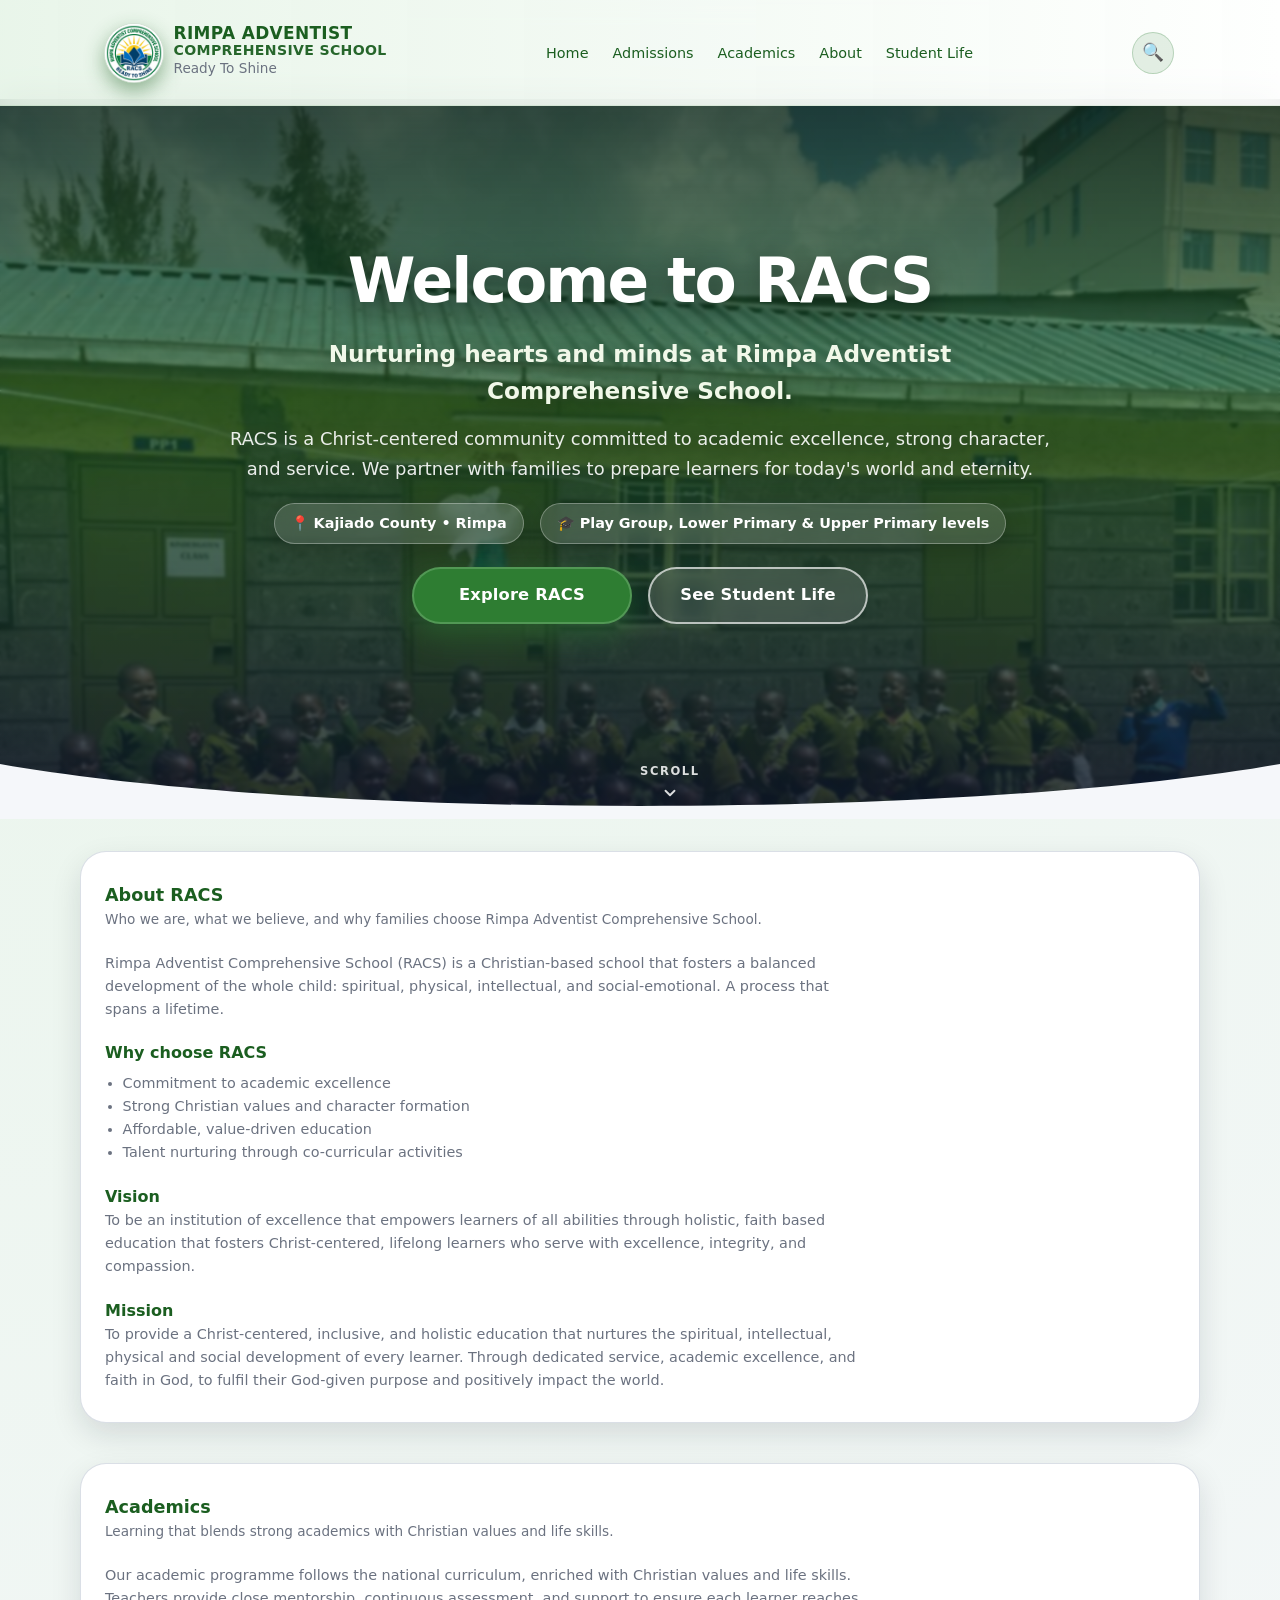
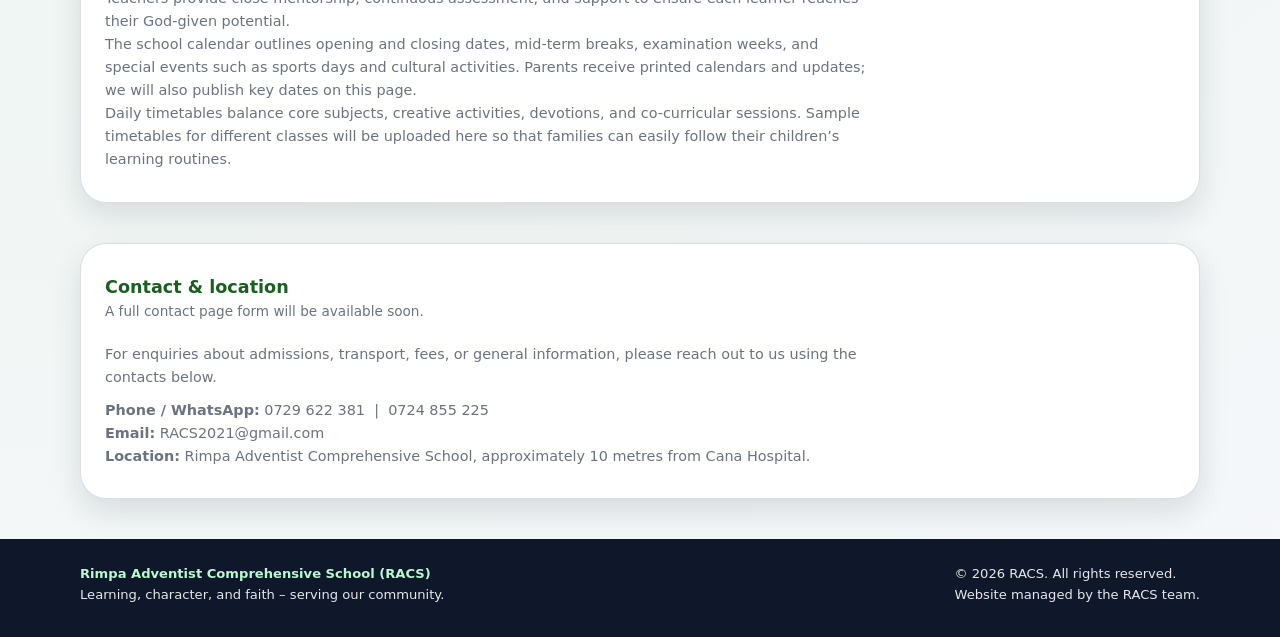
==== index.html @ c495e481 "Update hero section, align site with official RACS posters, and enhance styling" ====
<!DOCTYPE html>
<html lang="en">
<head>
    <meta charset="UTF-8">
    <meta name="viewport" content="width=device-width, initial-scale=1.0">
    <title>Rimpa Adventist Comprehensive School (RACS)</title>
    <link rel="stylesheet" href="style.css">
    <link rel="icon" type="image/png" sizes="32x32" href="images/favicon.png">
    <link rel="icon" type="image/png" sizes="16x16" href="images/favicon.png">
    <link rel="apple-touch-icon" sizes="180x180" href="images/favicon.png">
</head>
<body>
    <div class="page">
        <header>
            <nav class="nav">
                <a href="#top" class="brand">
                    <div class="brand-mark">
                        <img src="images/logo.jpeg" alt="Rimpa Adventist Comprehensive School logo">
                    </div>
                    <div class="brand-text">
                        <span class="brand-title">
                            <span class="brand-title-line-1">Rimpa Adventist</span>
                            <span class="brand-title-line-2">Comprehensive School</span>
                        </span>
                        <span class="brand-subtitle">Ready To Shine</span>
                    </div>
                </a>

                <div class="nav-links">
                    <ul class="ql-main-links">
                        <li class="ql-item">
                            <a href="index.html#top" class="ql-link">Home</a>
                        </li>
                        <li class="ql-item">
                            <a href="admissions.html" class="ql-link has-dropdown">Admissions</a>
                            <div class="ql-dropdown" role="menu" aria-label="Admissions menu">
                                <a href="admissions.html#admission-process">
                                    Admission process
                                </a>
                                <a href="admissions.html#online-application">
                                    Online application
                                </a>
                                <a href="admissions.html#admission-requirements">
                                    Admission & graduation requirements
                                </a>
                                <a href="admissions.html#fee-structure">
                                    Fee structure
                                </a>
                            </div>
                        </li>
                        <li class="ql-item">
                            <a href="#" class="ql-link has-dropdown coming-soon-trigger">Academics</a>
                            <div class="ql-dropdown" role="menu" aria-label="Academics menu">
                                <a href="#" class="coming-soon-trigger">Calendar</a>
                                <a href="#" class="coming-soon-trigger">Timetable</a>
                            </div>
                        </li>
                        <li class="ql-item">
                            <a href="about.html" class="ql-link has-dropdown">About</a>
                            <div class="ql-dropdown" role="menu" aria-label="About menu">
                                <a href="about.html#vision">
                                    Vision
                                </a>
                                <a href="about.html#mission">
                                    Mission
                                </a>
                                <a href="about.html#gallery">
                                    Gallery
                                </a>
                                <a href="index.html#contact">
                                    Contact us
                                </a>
                            </div>
                        </li>
                        <li class="ql-item dropdown-right">
                            <a href="student-life.html" class="ql-link has-dropdown">Student Life</a>
                            <div class="ql-dropdown" role="menu" aria-label="Student life menu">
                                <a href="student-life.html#school-menu">
                                    School menu
                                </a>
                                <a href="student-life.html#transport-fees">
                                    Transport fees
                                </a>
                                <a href="student-life.html#uniforms">
                                    School uniform guide
                                </a>
                                <a href="student-life.html#activities">
                                    Swimming &amp; activities
                                </a>
                            </div>
                        </li>

                    </ul>
                </div>
                <div class="nav-controls">
                    <button type="button" id="nav-search-toggle" class="ql-search-toggle" aria-label="Search">
                        🔍
                    </button>
                    <button class="nav-toggle" id="nav-toggle" type="button" aria-label="Toggle navigation" aria-expanded="false">
                        <span></span>
                        <span></span>
                        <span></span>
                    </button>
                </div>
            </nav>
        </header>
        <div class="nav-overlay" id="nav-overlay"></div>

        <div class="nav-search-panel" id="nav-search-panel" aria-hidden="true">
            <div class="nav-search-inner">
                <div class="nav-search-input">
                    <input id="nav-search-input" type="search" placeholder="Type any keyword to search" aria-label="Search keywords" autocomplete="off">
                </div>
                <button type="button" class="nav-search-close" id="nav-search-close" aria-label="Close search">✕</button>
            </div>
            <div class="nav-search-message" id="nav-search-message" aria-live="polite"></div>
        </div>

        <main id="top">
            <!-- Home Hero -->
            <section class="home-hero" aria-label="Rimpa Adventist Comprehensive School hero">
                <div class="home-hero-bg" aria-hidden="true">
                    <img src="images/gallery/People/Students.jpeg" alt="">
                </div>
                <div class="home-hero-overlay" aria-hidden="true"></div>
                <div class="home-hero-content">
                    <h1 class="home-hero-title home-hero-fade" style="--delay: 0.05s;">Welcome to RACS</h1>
                    <p class="home-hero-subtitle home-hero-fade" style="--delay: 0.15s;">
                        Nurturing hearts and minds at Rimpa Adventist Comprehensive School.
                    </p>
                    <p class="home-hero-body home-hero-fade" style="--delay: 0.28s;">
                        RACS is a Christ-centered community committed to academic excellence, strong character, and service.
                        We partner with families to prepare learners for today's world and eternity.
                    </p>

                    <div class="home-hero-badges home-hero-fade" style="--delay: 0.42s;">
                        <span class="home-hero-pill">📍 Kajiado County • Rimpa</span>
                        <span class="home-hero-pill">🎓 Play Group, Lower Primary &amp; Upper Primary levels</span>
                    </div>

                    <div class="home-hero-actions home-hero-fade" style="--delay: 0.56s;">
                        <a
                            href="#about-racs"
                            class="home-hero-btn home-hero-btn-primary"
                            onclick="document.getElementById('about-racs').scrollIntoView({behavior: 'smooth'}); return false;"
                        >Explore RACS</a>
                        <a href="student-life.html" class="home-hero-btn home-hero-btn-ghost">See Student Life</a>
                    </div>
                </div>

                <!-- Organic wave divider connecting hero to page content -->
                <div class="home-hero-divider" aria-hidden="true">
                    <svg viewBox="0 0 1440 56" preserveAspectRatio="none">
                        <path d="M0,0 C360,56 1080,56 1440,0 L1440,56 L0,56 Z"></path>
                    </svg>
                </div>

                <!-- Scroll cue to lead user down to the content -->
                <a href="#about-racs" class="home-hero-scroll home-hero-fade" style="--delay: 0.7s;" aria-label="Scroll down to explore">
                    <span>Scroll</span>
                    <svg class="home-hero-scroll-chevron" viewBox="0 0 24 24" fill="none" stroke="currentColor" stroke-width="2.5" stroke-linecap="round" stroke-linejoin="round">
                        <polyline points="6 9 12 15 18 9"></polyline>
                    </svg>
                </a>
            </section>

            <section id="about-racs" class="section-shell" aria-labelledby="about-heading">
                <div class="section-header">
                    <div>
                        <h2 id="about-heading" class="section-title">About RACS</h2>
                        <p class="section-subtitle">
                            Who we are, what we believe, and why families choose Rimpa Adventist Comprehensive School.
                        </p>
                    </div>
                </div>
                <div style="font-size: 0.9rem; color: var(--text-muted); max-width: 48rem;">
                    <p>
                        Rimpa Adventist Comprehensive School (RACS) is a Christian-based school that fosters a
                        balanced development of the whole child: spiritual, physical, intellectual,
                        and social-emotional. A process that spans a lifetime. 
                    </p>

                    <h3 style="margin-top: 1.2rem; font-size: 1rem; color: var(--green-dark);">
                        Why choose RACS
                    </h3>
                    <ul style="margin-top: 0.4rem; padding-left: 1.1rem;">
                        <li>Commitment to academic excellence</li>
                        <li>Strong Christian values and character formation</li>
                        <li>Affordable, value-driven education</li>
                        <li>Talent nurturing through co-curricular activities</li>
                    </ul>

                    <h3 style="margin-top: 1.2rem; font-size: 1rem; color: var(--green-dark);">
                        Vision
                    </h3>
                    <p>
                        To be an institution of excellence that empowers learners of all abilities through holistic, 
                        faith based education that fosters Christ-centered, lifelong learners who serve with excellence, 
                        integrity, and compassion. 
                    </p>

                    <h3 style="margin-top: 1.2rem; font-size: 1rem; color: var(--green-dark);">
                        Mission
                    </h3>
                    <p>
                        To provide a Christ-centered, inclusive, and holistic education 
                        that nurtures the spiritual, intellectual, physical and social development of every learner.
                        Through dedicated service, academic excellence, and faith in God, to fulfil their God-given purpose and positively impact the world.
                    </p>
                </div>
            </section>

            <!-- Academics -->
            <section id="academics" class="section-shell" aria-labelledby="academics-heading">
                <div class="section-header">
                    <div>
                        <h2 id="academics-heading" class="section-title">Academics</h2>
                        <p class="section-subtitle">
                            Learning that blends strong academics with Christian values and life skills.
                        </p>
                    </div>
                </div>
                <div style="font-size: 0.9rem; color: var(--text-muted); max-width: 48rem;">
                    <p>
                        Our academic programme follows the national curriculum, enriched with Christian values and
                        life skills. Teachers provide close mentorship, continuous assessment, and support to ensure
                        each learner reaches their God-given potential.
                    </p>
                    <p id="calendar">
                        The school calendar outlines opening and closing dates, mid-term breaks, examination weeks,
                        and special events such as sports days and cultural activities. Parents receive printed
                        calendars and updates; we will also publish key dates on this page.
                    </p>
                    <p id="timetable">
                        Daily timetables balance core subjects, creative activities, devotions, and co-curricular
                        sessions. Sample timetables for different classes will be uploaded here so that families can
                        easily follow their children’s learning routines.
                    </p>
                </div>
            </section>

            <!-- Contact / footer anchor -->
            <section id="contact" class="section-shell" aria-labelledby="contact-heading">
                <div class="section-header">
                    <div>
                        <h2 id="contact-heading" class="section-title">Contact & location</h2>
                        <p class="section-subtitle">
                            A full contact page form will be available soon.
                        </p>
                    </div>
                </div>
                <div style="font-size: 0.9rem; color: var(--text-muted); max-width: 48rem;">
                    <p>
                        For enquiries about admissions, transport, fees, or general information, please reach out
                        to us using the contacts below.
                    </p>
                    <p style="margin-top: 0.6rem;">
                        <strong>Phone / WhatsApp:</strong> 0729 622 381 &nbsp;|&nbsp; 0724 855 225
                    </p>
                    <p>
                        <strong>Email:</strong> RACS2021@gmail.com
                    </p>
                    <p>
                        <strong>Location:</strong> Rimpa Adventist Comprehensive School, approximately 10 metres
                        from Cana Hospital.
                    </p>
                </div>
            </section>
        </main>

        <footer>
            <div class="footer-inner">
                <div class="footer-left">
                    <p><strong>Rimpa Adventist Comprehensive School (RACS)</strong></p>
                    <p>Learning, character, and faith – serving our community.</p>
                </div>
                <div class="footer-right">
                    <p>© <span id="year"></span> RACS. All rights reserved.</p>
                    <p>Website managed by the RACS team.</p>
                </div>
            </div>
        </footer>
        <button type="button" id="back-to-top" class="back-to-top" aria-label="Back to top">↑</button>
    </div>

    
    <!-- Coming Soon Modal -->
    <div class="coming-soon-modal" id="coming-soon-modal" aria-hidden="true">
        <div class="coming-soon-content">
            <button type="button" class="coming-soon-close" id="coming-soon-close" aria-label="Close modal">✕</button>
            <h2 class="coming-soon-title">Coming Soon!</h2>
            <p class="coming-soon-text">This section is currently being prepared. Please check back later.</p>
        </div>
    </div>

    <script src="search.js"></script>
    <script>
        // Simple script to always show the current year in the footer
        document.getElementById('year').textContent = new Date().getFullYear();
    </script>
</body>
</html>
---- style.css ----
:root {
    --green-dark: #1b5e20;
    --green-main: #2e7d32;
    --green-light: #a5d6a7;
    --accent-gold: #fdd835;
    --bg-light: #f5f7fa;
    --text-main: #1f2933;
    --text-muted: #6b7280;
    --card-bg: #ffffff;
    --shadow-soft: 0 12px 30px rgba(15, 23, 42, 0.12);
    --radius-lg: 18px;
}

* {
    box-sizing: border-box;
    margin: 0;
    padding: 0;
}

html, body {
    font-family: system-ui, -apple-system, BlinkMacSystemFont, "Segoe UI", sans-serif;
    background: radial-gradient(circle at top left, #e8f5e9, #f5f7fa);
    color: var(--text-main);
    line-height: 1.6;
    overflow-x: hidden;
}

a {
    color: inherit;
    text-decoration: none;
}

img {
    max-width: 100%;
    height: auto;
    display: block;
}

.page {
    min-height: 100vh;
    display: flex;
    flex-direction: column;
}

.nav-overlay {
    position: fixed;
    inset: 0;
    background: rgba(15, 23, 42, 0.42);
    opacity: 0;
    visibility: hidden;
    transition: opacity 0.22s ease, visibility 0.22s ease;
    z-index: 50;
}

body.nav-open .nav-overlay {
    opacity: 1;
    visibility: visible;
}

body.nav-open {
    overflow: hidden;
}

body.nav-open .page {
    max-height: 100vh;
    overflow: hidden;
}

/* Header / Navigation */
header {
    position: fixed;
    top: 0;
    left: 0;
    right: 0;
    z-index: 10;
    backdrop-filter: blur(14px);
    background: linear-gradient(to right, rgba(232, 245, 233, 0.88), rgba(255, 255, 255, 0.92));
    border-bottom: 1px solid rgba(76, 175, 80, 0.1);
}

/* Scroll offset for anchor links – prevent sticky nav from covering section headings */
html {
    scroll-padding-top: 220px;
}


.nav {
    max-width: 1120px;
    margin: 0 auto;
    min-height: 105px;
    padding: 1.1rem 1.1rem 1.1rem 1.5rem;
    display: flex;
    align-items: center;
    justify-content: space-between;
    gap: 1.5rem;
}

.brand {
    display: flex;
    align-items: center;
    gap: 0.6rem;
}

.brand-mark {
    width: 60px;
    height: 60px;
    border-radius: 999px;
    background: #ffffff;
    display: flex;
    align-items: center;
    justify-content: center;
    overflow: hidden;
    box-shadow: 0 8px 20px rgba(27, 94, 32, 0.45);
    border: 1px solid rgba(27, 94, 32, 0.18);
}

.brand-mark img {
    width: 100%;
    height: 100%;
    object-fit: cover;
    display: block;
}

.brand-text {
    display: flex;
    flex-direction: column;
}

.brand-title {
    font-weight: 700;
    font-size: 1.06rem;
    letter-spacing: 0.02em;
    text-transform: uppercase;
    color: var(--green-dark);
}

.brand-title-line-1 {
    display: block;
    line-height: 1.05;
}

.brand-title-line-2 {
    display: block;
    line-height: 1.05;
    font-size: 0.88rem;
    font-weight: 600;
    opacity: 0.95;
}

.brand-subtitle {
    font-size: 0.85rem;
    color: var(--text-muted);
}

.nav-links {
    display: flex;
    align-items: center;
    gap: 1.5rem;
    font-size: 0.95rem;
    margin-left: auto;
}

.ql-search-toggle {
    width: 42px;
    height: 42px;
    border-radius: 999px;
    border: 1px solid rgba(46, 125, 50, 0.25);
    background: rgba(46, 125, 50, 0.12);
    color: var(--green-dark);
    cursor: pointer;
    display: inline-flex;
    align-items: center;
    justify-content: center;
    font-size: 1.1rem;
    transition: transform 0.12s ease, background 0.12s ease, border-color 0.12s ease;
}

.ql-search-toggle:hover,
.ql-search-toggle:focus-visible {
    transform: translateY(-1px);
    background: rgba(46, 125, 50, 0.18);
    border-color: rgba(46, 125, 50, 0.4);
    outline: none;
}

/* Search panel (drops down under navbar) */
.nav-search-panel {
    position: fixed;
    top: 105px;
    left: 0;
    right: 0;
    z-index: 120;
    background: rgba(255, 255, 255, 0.96);
    border-bottom: 1px solid rgba(148, 163, 184, 0.35);
    overflow: hidden;
    max-height: 0;
    opacity: 0;
    transform: translateY(-8px);
    transition: max-height 0.22s ease, opacity 0.18s ease, transform 0.22s ease;
    pointer-events: none;
}

.nav-search-panel.is-open {
    max-height: 170px;
    opacity: 1;
    transform: translateY(0);
    pointer-events: auto;
}

/* Freeze and block all background interactions when search is open. */
body.search-open {
    overflow: hidden;
}

body.search-open::after {
    content: "";
    position: fixed;
    inset: 0;
    z-index: 119;
    background: rgba(15, 23, 42, 0.42);
    pointer-events: auto;
}

.nav-search-inner {
    max-width: 1120px;
    margin: 0 auto;
    padding: 1rem 1.5rem;
    display: flex;
    align-items: center;
    gap: 0.75rem;
}

.nav-search-close {
    width: 40px;
    height: 40px;
    border-radius: 999px;
    border: 1px solid rgba(148, 163, 184, 0.5);
    background: rgba(15, 23, 42, 0.04);
    color: var(--green-dark);
    cursor: pointer;
    font-size: 1.1rem;
    transition: transform 0.12s ease, background 0.12s ease;
    margin-left: auto;
}

.nav-search-close:hover {
    transform: translateY(-1px);
    background: rgba(15, 23, 42, 0.07);
}

.nav-search-input {
    flex: 1;
}

.nav-search-input input[type="search"] {
    width: 100%;
    padding: 0.65rem 1rem;
    border-radius: 999px;
    border: 1px solid rgba(148, 163, 184, 0.7);
    font-size: 0.95rem;
    outline: none;
}

.nav-search-input input[type="search"]:focus {
    border-color: rgba(56, 142, 60, 0.9);
    box-shadow: 0 0 0 1px rgba(56, 142, 60, 0.3);
}

.nav-search-message {
    max-width: 1120px;
    margin: 0 auto;
    padding: 0 1.5rem 1rem;
    color: var(--text-muted);
    font-size: 0.9rem;
}

.nav-search-results-heading {
    font-weight: 800;
    text-transform: uppercase;
    color: var(--green-dark);
    margin: 0 0 0.7rem;
    text-align: center;
    letter-spacing: 0.02em;
}

.nav-search-results-list {
    display: flex;
    flex-direction: column;
    gap: 0.55rem;
}

.nav-search-result-link {
    font-weight: 800;
    color: var(--green-dark);
    text-decoration: none;
    border-bottom: 2px solid rgba(46, 125, 50, 0.35);
    padding-bottom: 0.1rem;
}

.nav-search-result-link:hover,
.nav-search-result-link:focus-visible {
    color: var(--green-main);
    border-bottom-color: rgba(46, 125, 50, 0.9);
    transform: translateY(-1px);
}

.nav-search-nothing-found {
    font-weight: 900;
    text-transform: uppercase;
    color: var(--green-main);
    text-align: center;
    margin-top: 0.2rem;
    margin-bottom: 0.5rem;
}

.nav-search-nothing-note {
    text-align: center;
    color: var(--text-muted);
    font-size: 0.92rem;
}


.nav-controls {
    display: flex;
    align-items: center;
    gap: 0.8rem;
    margin-left: auto;
    margin-right: 0.5rem;
}

.nav-toggle {
    display: none;
    width: 2.65rem;
    height: 2.65rem;
    border-radius: 999px;
    border: 1px solid rgba(148, 163, 184, 0.7);
    background: rgba(255, 255, 255, 0.9);
    align-items: center;
    justify-content: center;
    flex-direction: column;
    gap: 3px;
    padding: 0;
    cursor: pointer;
}

.nav-toggle span {
    display: block;
    width: 16px;
    height: 2px;
    border-radius: 999px;
    background: var(--green-dark);
    margin: 2px 0;
}

.nav-links a {
    position: relative;
    padding-bottom: 0.15rem;
}

.nav-links a::after {
    content: "";
    position: absolute;
    left: 0;
    bottom: 0;
    width: 0;
    height: 2px;
    border-radius: 999px;
    background: linear-gradient(to right, var(--green-main), var(--accent-gold));
    transition: width 0.25s ease;
}

.nav-links a:hover::after,
.nav-links a:focus-visible::after {
    width: 100%;
}

.ql-dropdown a::after {
    /* Prevent header underline effect inside dropdown items */
    display: none;
}

/* Hero */
main {
    flex: 1;
    padding-top: 6.2rem; /* Offset for fixed header so content starts flush */
}

.btn-secondary {
    padding: 0.7rem 1.2rem;
    border-radius: 999px;
    font-size: 0.9rem;
    font-weight: 500;
    border: 1px solid rgba(148, 163, 184, 0.5);
    background: rgba(255, 255, 255, 0.8);
    display: inline-flex;
    align-items: center;
    gap: 0.4rem;
    cursor: pointer;
    color: var(--text-main);
    backdrop-filter: blur(8px);
    transition: background 0.12s ease, border-color 0.12s ease;
}

.btn-secondary:hover {
    background: #ffffff;
    border-color: rgba(56, 142, 60, 0.5);
}

/* Sections */
.section-shell {
    background: #ffffff;
    border-radius: 26px;
    max-width: 1120px;
    margin: 0 auto 2.5rem;
    padding: 1.8rem 1.5rem 1.9rem;
    box-shadow: var(--shadow-soft);
    border: 1px solid rgba(148, 163, 184, 0.35);
}

.section-header {
    display: flex;
    justify-content: space-between;
    align-items: flex-end;
    gap: 1.5rem;
    margin-bottom: 1.3rem;
}

.section-title {
    font-size: 1.1rem;
    font-weight: 700;
    color: var(--green-dark);
}

.section-subtitle {
    font-size: 0.85rem;
    color: var(--text-muted);
}

.ql-main-links {
    list-style: none;
    display: flex;
    align-items: center;
    gap: 1.2rem;
    padding: 0;
    margin: 0;
    font-size: 0.9rem;
}

.ql-item {
    position: relative;
    font-weight: 500;
    color: var(--green-dark);
    display: inline-block;
    padding: 0.15rem 0.15rem;
}

.ql-item.dropdown-right {
    position: relative;
}

.ql-link {
    display: inline-flex;
    align-items: center;
    gap: 0.25rem;
    padding: 0.25rem 0;
}

.ql-link.has-dropdown::after {
    content: "";
    display: none;
}

.ql-item:hover > .ql-link {
    color: var(--green-main);
}

.ql-dropdown {
    position: absolute;
    top: 100%;
    left: 0;
    min-width: 220px;
    padding: 0.55rem 0.6rem;
    border-radius: 16px;
    background: #ffffff;
    border: 1px solid rgba(148, 163, 184, 0.6);
    box-shadow: 0 16px 40px rgba(15, 23, 42, 0.18);
    opacity: 0;
    transform: translateY(4px);
    pointer-events: none;
    transition: opacity 0.15s ease, transform 0.15s ease;
    z-index: 100;
}

.ql-item.dropdown-right .ql-dropdown {
    left: auto;
    right: 0;
    transform-origin: top right;
}

.ql-item:hover .ql-dropdown {
    opacity: 1;
    transform: translateY(0);
    pointer-events: auto;
}

.ql-dropdown a {
    display: block;
    padding: 0.35rem 0.4rem;
    border-radius: 10px;
    font-size: 0.83rem;
    color: var(--text-main);
}

.ql-dropdown a span {
    display: block;
    font-size: 0.75rem;
    color: var(--text-muted);
}

.ql-dropdown a:hover {
    background: #e8f5e9;
    color: var(--green-dark);
}

/* Home Hero */
.home-hero {
    position: relative;
    width: 100%;
    min-height: clamp(560px, 80vh, 720px);
    overflow: hidden;
    margin: 0 0 2rem;
    padding: 3.5rem 1.25rem 5.5rem;
    display: flex;
    align-items: center;
    justify-content: center;
    box-sizing: border-box;
}

.home-hero-bg {
    position: absolute;
    inset: 0;
    z-index: 0;
}

.home-hero-bg img {
    width: 100%;
    height: 100%;
    object-fit: cover;
    object-position: center 30%;
    display: block;
    transform: scale(1.02);
    transition: transform 6s ease-out;
}

.home-hero:hover .home-hero-bg img {
    transform: scale(1.05);
}

.home-hero-overlay {
    position: absolute;
    inset: 0;
    z-index: 1;
    background: linear-gradient(
        180deg,
        rgba(10, 36, 18, 0.78) 0%,
        rgba(27, 94, 32, 0.6) 42%,
        rgba(15, 23, 42, 0.85) 100%
    );
    backdrop-filter: blur(1.5px);
}

.home-hero-content {
    position: relative;
    z-index: 2;
    max-width: 960px;
    margin: 0 auto;
    display: flex;
    flex-direction: column;
    align-items: center;
    text-align: center;
    padding: 0 1.25rem;
    color: #ffffff;
    transform: translateY(-8px);
}

.home-hero-fade {
    opacity: 0;
    animation: homeHeroStaggerFadeIn 0.85s ease forwards;
    animation-delay: var(--delay, 0s);
}

.home-hero-title {
    margin: 0;
    font-size: clamp(2.35rem, 4.8vw, 3.85rem);
    font-weight: 900;
    letter-spacing: -0.03em;
    color: #ffffff;
    text-shadow: 0 8px 30px rgba(0, 0, 0, 0.5);
    line-height: 1.15;
}

.home-hero-subtitle {
    margin: 1.1rem 0 0;
    font-size: clamp(1.1rem, 2vw, 1.45rem);
    font-weight: 600;
    color: #f1f8e9;
    text-shadow: 0 6px 20px rgba(0, 0, 0, 0.4);
    max-width: 780px;
}

/* Body text under subheading */
.home-hero-body {
    margin-top: 0.95rem;
    max-width: 820px;
    font-size: clamp(1rem, 1.4vw, 1.15rem);
    line-height: 1.65;
    color: rgba(255, 255, 255, 0.9);
    text-shadow: 0 4px 16px rgba(0, 0, 0, 0.35);
}

.home-hero-badges {
    margin-top: 1.25rem;
    display: flex;
    justify-content: center;
    align-items: center;
    gap: 1rem;
    flex-wrap: wrap;
}

.home-hero-pill {
    display: inline-flex;
    align-items: center;
    justify-content: center;
    gap: 0.4rem;
    padding: 0.5rem 1rem;
    border-radius: 999px;
    font-size: 0.9rem;
    font-weight: 550;
    background: rgba(255, 255, 255, 0.14);
    border: 1px solid rgba(255, 255, 255, 0.3);
    color: #ffffff;
    backdrop-filter: blur(10px);
    -webkit-backdrop-filter: blur(10px);
    box-shadow: 0 8px 24px rgba(0, 0, 0, 0.18);
    transition: transform 0.2s ease, background 0.2s ease;
}

.home-hero-pill:hover {
    transform: translateY(-2px);
    background: rgba(255, 255, 255, 0.22);
}

.home-hero-actions {
    margin-top: 1.4rem;
    display: flex;
    align-items: center;
    justify-content: center;
    gap: 1rem;
    flex-wrap: wrap;
}

.home-hero-btn {
    width: 220px;
    box-sizing: border-box;
    padding: 0.85rem 1.4rem;
    border-radius: 999px;
    font-size: 1.02rem;
    font-weight: 700;
    border: 2px solid transparent;
    display: inline-flex;
    align-items: center;
    justify-content: center;
    letter-spacing: 0.01em;
    cursor: pointer;
    transition: all 0.22s ease-in-out;
}

.home-hero-btn-primary {
    background: var(--green-main);
    color: #ffffff;
    box-shadow: 0 12px 30px rgba(46, 125, 50, 0.45);
    border-color: rgba(165, 214, 167, 0.3);
}

.home-hero-btn-primary:hover {
    background: var(--green-dark);
    transform: translateY(-3px);
    box-shadow: 0 16px 36px rgba(27, 94, 32, 0.55);
}

.home-hero-btn-ghost {
    background: rgba(255, 255, 255, 0.12);
    color: #ffffff;
    border-color: rgba(255, 255, 255, 0.65);
    backdrop-filter: blur(8px);
}

.home-hero-btn-ghost:hover {
    background: rgba(255, 255, 255, 0.95);
    color: var(--green-dark);
    border-color: #ffffff;
    transform: translateY(-3px);
    box-shadow: 0 14px 32px rgba(0, 0, 0, 0.25);
}

/* Organic bottom divider linking hero to page content */
.home-hero-divider {
    position: absolute;
    bottom: -1px;
    left: 0;
    right: 0;
    width: 100%;
    height: 56px;
    z-index: 3;
    pointer-events: none;
    line-height: 0;
}

.home-hero-divider svg {
    width: 100%;
    height: 100%;
    display: block;
    fill: #f5f7fa;
}

/* Floating scroll indicator to lead user down */
.home-hero-scroll {
    position: absolute;
    bottom: 1.1rem;
    left: 50%;
    transform: translateX(-50%);
    z-index: 4;
    color: rgba(255, 255, 255, 0.85);
    display: flex;
    flex-direction: column;
    align-items: center;
    gap: 0.2rem;
    font-size: 0.72rem;
    text-transform: uppercase;
    letter-spacing: 0.14em;
    font-weight: 600;
    text-decoration: none;
    transition: color 0.2s ease, transform 0.2s ease;
}

.home-hero-scroll:hover {
    color: #ffffff;
    transform: translateX(-50%) translateY(2px);
}

.home-hero-scroll-chevron {
    width: 18px;
    height: 18px;
    animation: heroScrollBounce 2.2s infinite ease-in-out;
}

@keyframes heroScrollBounce {
    0%, 20%, 50%, 80%, 100% {
        transform: translateY(0);
    }
    40% {
        transform: translateY(6px);
    }
    60% {
        transform: translateY(3px);
    }
}

@keyframes homeHeroStaggerFadeIn {
    from {
        opacity: 0;
        transform: translateY(14px);
    }
    to {
        opacity: 1;
        transform: translateY(0);
    }
}


/* Gallery (About page) */
.gallery-content {
    max-width: 52rem;
    margin: 0 auto;
}

/* Scroll reveal animations + page transitions (enabled by JS) */
.js-enabled .reveal-item {
    opacity: 0;
    transform: translateY(14px);
    transition: opacity 0.7s ease-out, transform 0.7s ease-out;
    transition-delay: var(--reveal-delay, 0ms);
    will-change: opacity, transform;
}

.js-enabled .reveal-item.is-revealed {
    opacity: 1;
    transform: translateY(0);
}

.js-enabled .page {
    opacity: 1;
    transition: opacity 0.35s ease-out;
}

.js-enabled .page.page-transition-in {
    opacity: 0;
}

.js-enabled .page.page-transition-out {
    opacity: 0;
}

@media (prefers-reduced-motion: reduce) {
    .js-enabled .reveal-item {
        transition: none;
        opacity: 1;
        transform: none;
    }

    .js-enabled .page {
        transition: none;
    }
}

.gallery-section-actions {
    margin-top: 0.9rem;
    display: flex;
    justify-content: center;
}

.gallery-category-title {
    font-size: 1rem;
    color: var(--green-dark);
    margin-top: 1.5rem;
    margin-bottom: 0.6rem;
    text-align: center;
    width: 100%;
    display: block;
}

.gallery-section:first-child .gallery-category-title {
    margin-top: 0;
}

.gallery-grid {
    display: grid;
    grid-template-columns: repeat(2, minmax(0, 1fr));
    gap: 0.75rem;
    justify-content: center;
    max-width: 720px;
    margin: 0 auto;
}

.gallery-grid--single {
    grid-template-columns: 1fr;
    max-width: 520px;
}

.gallery-item {
    border-radius: 12px;
    overflow: hidden;
    background: #e8f5e9;
    position: relative;
    height: 300px;
    cursor: pointer;
}

.gallery-item img {
    width: 100%;
    height: 100%;
    object-fit: cover;
    display: block;
    transition: transform 0.25s ease;
    position: relative;
    z-index: 0;
}

.gallery-item:hover img {
    transform: scale(1.03);
}

.gallery-item::after {
    content: '';
    position: absolute;
    inset: 0;
    background: rgba(15, 23, 42, 0.35);
    opacity: 0;
    transition: opacity 0.2s ease;
    z-index: 1;
    pointer-events: none;
}

.gallery-item::before {
    content: '';
    position: absolute;
    inset: 0;
    background-repeat: no-repeat;
    background-position: center;
    background-size: 46px 46px;
    opacity: 0;
    transform: scale(0.98);
    transition: opacity 0.2s ease, transform 0.2s ease;
    z-index: 1;
    pointer-events: none;
    background-image: url("data:image/svg+xml,%3Csvg%20xmlns%3D%27http%3A//www.w3.org/2000/svg%27%20viewBox%3D%270%200%2024%2024%27%3E%3Cpath%20fill%3D%27none%27%20stroke%3D%27%23ffffff%27%20stroke-width%3D%272%27%20d%3D%27M1.5%2012s4.5-8%2010.5-8%2010.5%208%2010.5%208-4.5%208-10.5%208S1.5%2012%201.5%2012z%27/%3E%3Ccircle%20cx%3D%2712%27%20cy%3D%2712%27%20r%3D%273%27%20fill%3D%27none%27%20stroke%3D%27%23ffffff%27%20stroke-width%3D%272%27/%3E%3C/svg%3E");
}

.gallery-item:hover::after,
.gallery-item:hover::before {
    opacity: 1;
    transform: scale(1);
}

.gallery-label {
    position: absolute;
    left: 0;
    right: 0;
    bottom: 0;
    padding: 0.4rem 0.6rem;
    background: linear-gradient(transparent, rgba(15, 23, 42, 0.88));
    color: #e5e7eb;
    font-size: 0.75rem;
    z-index: 2;
}

/* Load-more + reveal animations */
.gallery-item--hidden {
    display: none;
}

.gallery-item--revealed {
    animation: galleryFadeIn 0.35s ease both;
}

@keyframes galleryFadeIn {
    from {
        opacity: 0;
    }
    to {
        opacity: 1;
    }
}

/* Full-screen Lightbox */
.gallery-lightbox {
    position: fixed;
    inset: 0;
    background: rgba(0, 0, 0, 0.82);
    display: none;
    align-items: center;
    justify-content: center;
    padding: 1.2rem;
    z-index: 2000;
}

.gallery-lightbox.is-open {
    display: flex;
}

.gallery-lightbox-inner {
    position: relative;
    width: 100%;
    height: 100%;
    display: flex;
    align-items: center;
    justify-content: center;
}

#lightbox-image {
    max-width: 100%;
    max-height: 82vh;
    object-fit: contain;
    border-radius: 12px;
    box-shadow: 0 25px 75px rgba(0, 0, 0, 0.6);
}

.lightbox-counter {
    position: absolute;
    top: 1.1rem;
    left: 1.1rem;
    color: #e5e7eb;
    font-size: 0.95rem;
    background: rgba(15, 23, 42, 0.6);
    padding: 0.35rem 0.6rem;
    border-radius: 999px;
}

.lightbox-close {
    position: absolute;
    top: 1rem;
    right: 1rem;
    width: 44px;
    height: 44px;
    border-radius: 999px;
    border: 1px solid rgba(148, 163, 184, 0.35);
    background: rgba(255, 255, 255, 0.08);
    color: #e5e7eb;
    font-size: 1.15rem;
    cursor: pointer;
    transition: transform 0.12s ease, background 0.12s ease;
}

.lightbox-close:hover {
    transform: scale(1.03);
    background: rgba(255, 255, 255, 0.14);
}

.lightbox-nav {
    position: absolute;
    top: 50%;
    transform: translateY(-50%);
    width: 46px;
    height: 46px;
    border-radius: 999px;
    border: 1px solid rgba(148, 163, 184, 0.35);
    background: rgba(255, 255, 255, 0.08);
    color: #e5e7eb;
    font-size: 1.5rem;
    cursor: pointer;
    transition: transform 0.12s ease, background 0.12s ease;
}

.lightbox-nav:hover {
    transform: translateY(-50%) scale(1.03);
    background: rgba(255, 255, 255, 0.14);
}

.lightbox-prev {
    left: 0.8rem;
}

.lightbox-next {
    right: 0.8rem;
}

/* Footer */
footer {
    padding: 1.5rem 1.5rem 2rem;
    background: #0f172a;
    color: #e5e7eb;
    margin-top: auto;
}

.footer-inner {
    max-width: 1120px;
    margin: 0 auto;
    display: flex;
    flex-wrap: wrap;
    justify-content: space-between;
    gap: 1rem;
    font-size: 0.82rem;
}

.footer-left strong {
    color: #bbf7d0;
}

.footer-right a {
    color: #a5d6a7;
}


/* Back to top button */
.back-to-top {
    position: fixed;
    bottom: 1.5rem;
    right: 1.5rem;
    width: 2.75rem;
    height: 2.75rem;
    border-radius: 999px;
    background: linear-gradient(135deg, var(--green-main), var(--green-dark));
    color: #fff;
    border: none;
    cursor: pointer;
    display: flex;
    align-items: center;
    justify-content: center;
    font-size: 1.1rem;
    box-shadow: 0 8px 24px rgba(27, 94, 32, 0.4);
    z-index: 9;
    opacity: 0;
    visibility: hidden;
    transform: translateY(8px);
    transition: opacity 0.2s ease, visibility 0.2s ease, transform 0.2s ease;
}

.back-to-top.visible {
    opacity: 1;
    visibility: visible;
    transform: translateY(0);
}

.back-to-top:hover {
    transform: translateY(-2px);
    box-shadow: 0 12px 28px rgba(27, 94, 32, 0.5);
}

/* Coming Soon Modal */
.coming-soon-modal {
    position: fixed;
    inset: 0;
    z-index: 9999;
    display: flex;
    align-items: center;
    justify-content: center;
    background: rgba(15, 23, 42, 0.42);
    /* opacity and hidden to start */
    opacity: 0;
    visibility: hidden;
    transition: opacity 0.25s ease, visibility 0.25s ease;
}

.coming-soon-modal.is-open {
    opacity: 1;
    visibility: visible;
}

.coming-soon-content {
    position: relative;
    background: #ffffff;
    padding: 2.5rem;
    border-radius: 18px;
    max-width: 400px;
    width: 90%;
    text-align: center;
    box-shadow: 0 20px 40px rgba(27, 94, 32, 0.15);
    border: 1px solid rgba(46, 125, 50, 0.2);
    transform: translateY(15px);
    transition: transform 0.25s cubic-bezier(0.175, 0.885, 0.32, 1.275);
}

.coming-soon-modal.is-open .coming-soon-content {
    transform: translateY(0);
}

.coming-soon-close {
    position: absolute;
    top: 15px;
    right: 15px;
    background: rgba(46, 125, 50, 0.1);
    color: var(--green-dark);
    border: none;
    border-radius: 50%;
    width: 32px;
    height: 32px;
    cursor: pointer;
    display: flex;
    align-items: center;
    justify-content: center;
    font-size: 1.1rem;
    transition: background 0.2s;
}

.coming-soon-close:hover {
    background: rgba(46, 125, 50, 0.2);
}

.coming-soon-title {
    color: var(--green-dark);
    font-size: 1.5rem;
    margin-bottom: 0.5rem;
    font-weight: 700;
}

.coming-soon-text {
    color: var(--text-muted);
    font-size: 0.95rem;
    line-height: 1.5;
}

/* Smooth anchor target scrolling */
section[id], div[id] {
    scroll-margin-top: 120px;
}

/* Data Table Component */
.data-table-container {
    overflow-x: auto;
    margin: 1rem 0;
    border-radius: 12px;
    border: 1px solid #e0e7ff;
    box-shadow: 0 4px 16px rgba(0, 0, 0, 0.04);
}

.data-table {
    width: 100%;
    border-collapse: collapse;
    font-size: 0.88rem;
    text-align: left;
}

.data-table th {
    background-color: #1b5e20;
    color: #ffffff;
    padding: 0.65rem 0.85rem;
    font-weight: 650;
    letter-spacing: 0.02em;
    border-bottom: 2px solid #144818;
}

.data-table td {
    padding: 0.55rem 0.85rem;
    border-bottom: 1px solid #e5e7eb;
    color: var(--text-main);
}

.data-table tr:nth-child(even) td {
    background-color: #f9fafb;
}

.data-table tr:hover td {
    background-color: #f0fdf4;
}

/* Transport Table charges column highlighted in gold like the poster */
.data-table td.cell-gold {
    background-color: #fef08a !important;
    color: #854d0e !important;
    font-weight: 700;
    font-size: 0.95rem;
}

/* Mode of payment badge pills */
.payment-methods-wrap {
    display: flex;
    align-items: center;
    gap: 0.85rem;
    margin-top: 0.65rem;
    flex-wrap: wrap;
}

.payment-pill {
    display: inline-flex;
    align-items: center;
    gap: 0.4rem;
    padding: 0.45rem 1.1rem;
    border-radius: 999px;
    font-weight: 700;
    font-size: 0.85rem;
    color: #ffffff;
    box-shadow: 0 4px 12px rgba(0, 0, 0, 0.12);
}

.payment-pill-blue {
    background: #0d47a1;
}

.payment-pill-teal {
    background: #00695c;
}

/* Extra-curricular Activities cards */
.activities-grid {
    display: grid;
    grid-template-columns: repeat(auto-fit, minmax(280px, 1fr));
    gap: 1rem;
    margin-top: 1rem;
}

.activity-card {
    padding: 1.1rem 1.25rem;
    border-radius: 14px;
    border: 1px solid #e2e8f0;
    background: #ffffff;
    box-shadow: 0 4px 14px rgba(0, 0, 0, 0.04);
}

.activity-card-french {
    background: linear-gradient(135deg, #fffbeb, #fef9c3);
    border: 1px solid #fde047;
    position: relative;
    overflow: hidden;
}

.activity-card-french .activity-title {
    color: #854d0e;
    font-weight: 750;
    font-size: 1.05rem;
    display: flex;
    align-items: center;
    gap: 0.5rem;
}

.activity-card-swimming {
    background: linear-gradient(135deg, #f0fdf4, #e8f5e9);
    border: 1px solid #bbf7d0;
}

.activity-card-swimming .activity-title {
    color: var(--green-dark);
    font-weight: 750;
    font-size: 1.05rem;
    display: flex;
    align-items: center;
    gap: 0.5rem;
}

.activity-fee-tag {
    display: inline-block;
    font-weight: 700;
    font-size: 0.92rem;
    padding: 0.25rem 0.65rem;
    border-radius: 6px;
    margin-top: 0.4rem;
}

.activity-fee-tag-gold {
    background: #facc15;
    color: #713f12;
}

.activity-fee-tag-green {
    background: #dcfce7;
    color: #14532d;
}
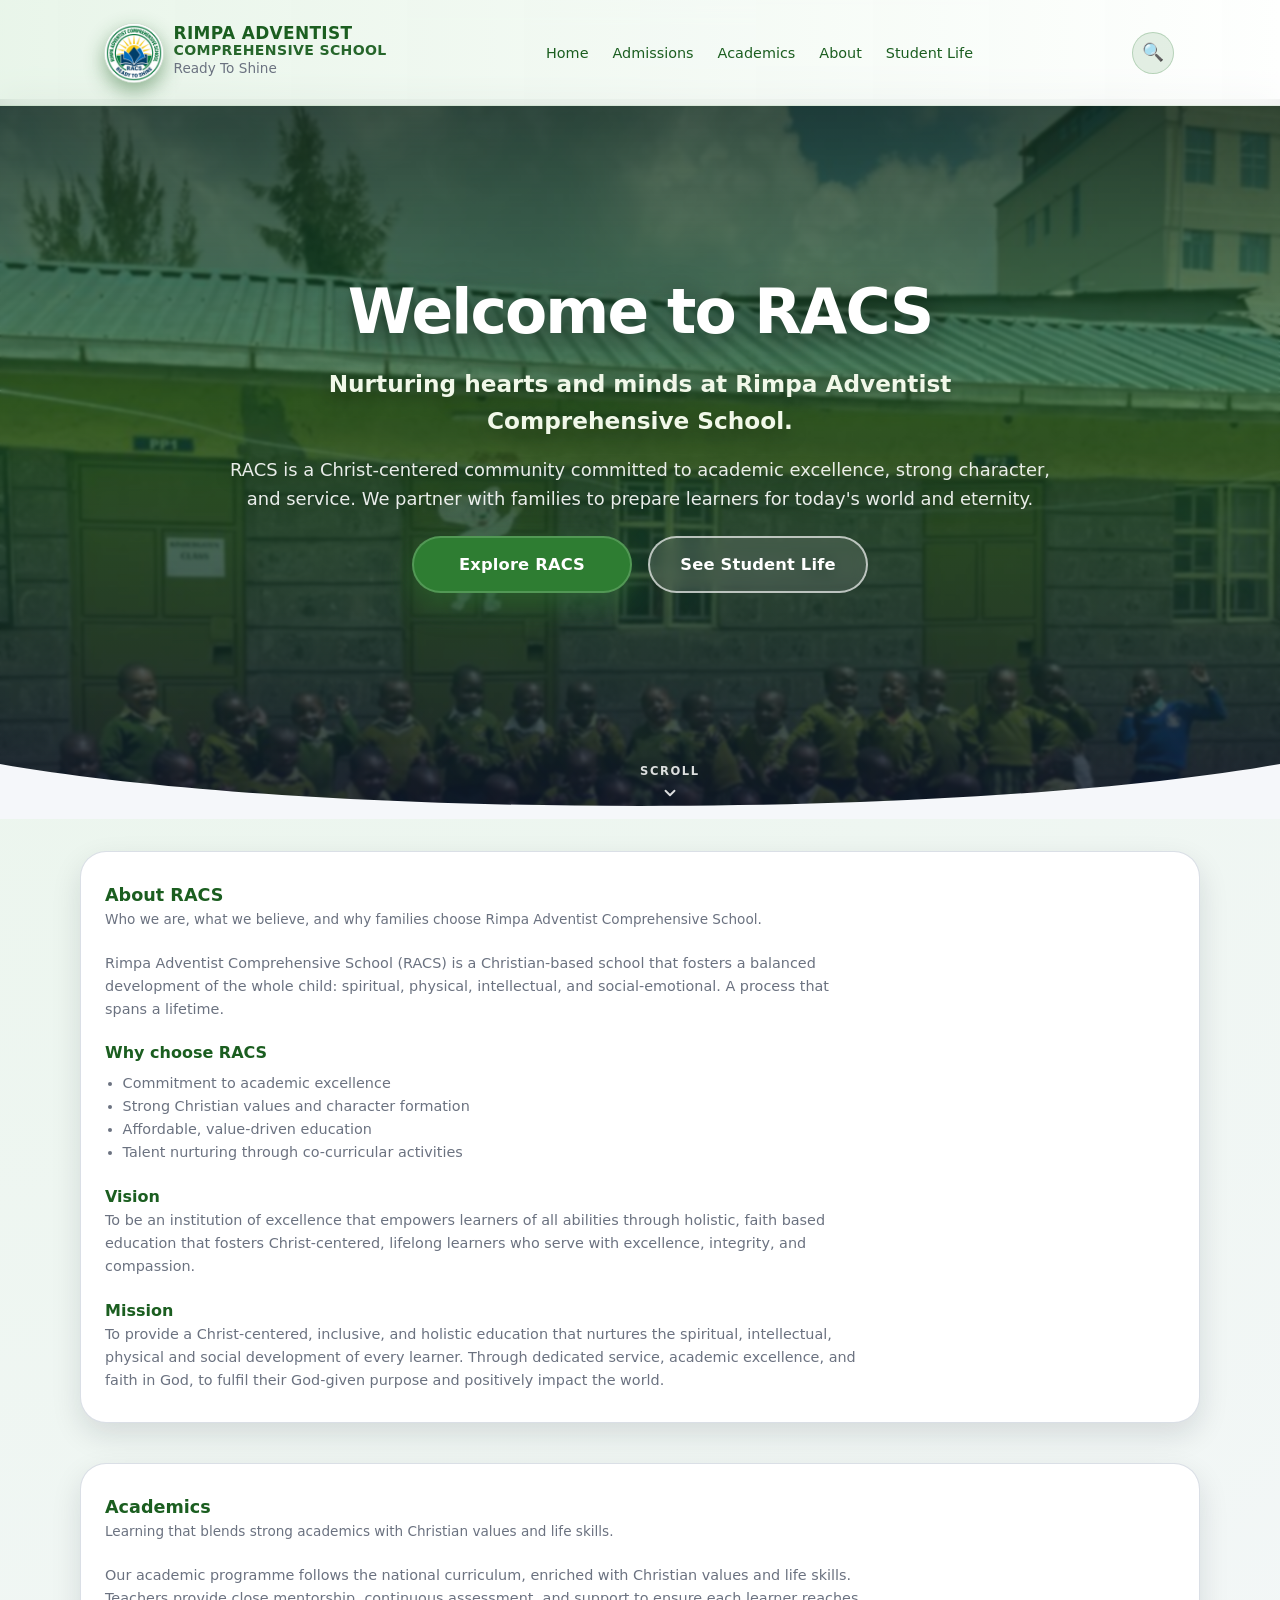
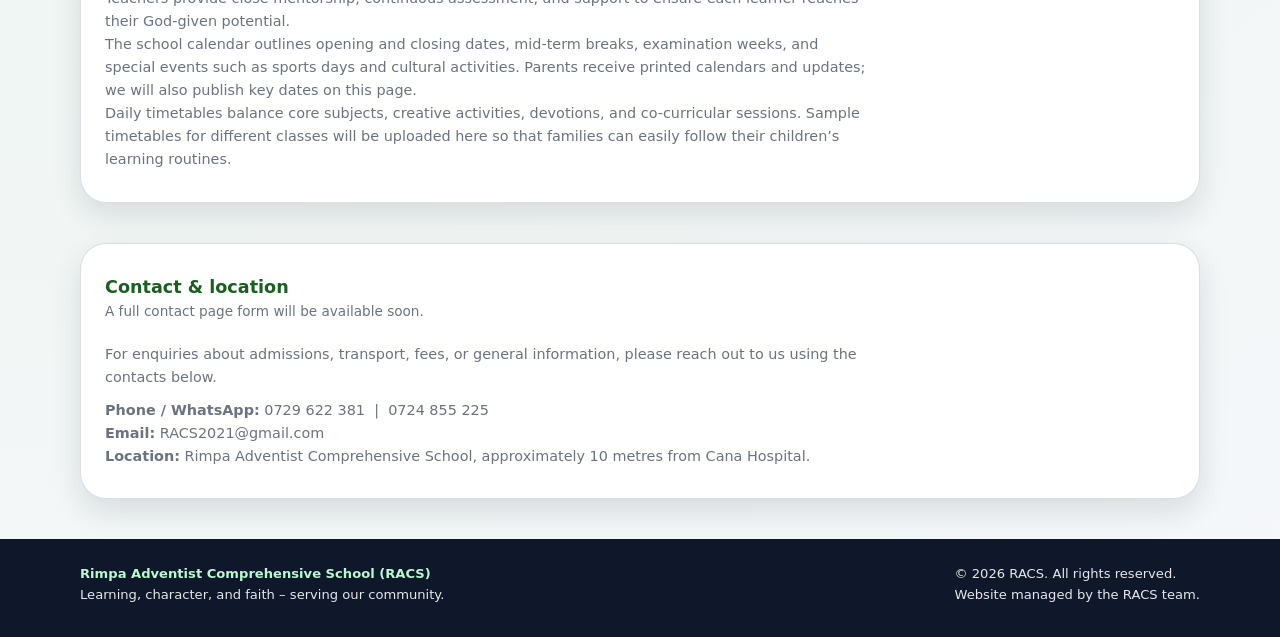
==== commit 3e7d204d: "Remove location and grade badges from hero section" ====
--- a/index.html
+++ b/index.html
@@ -133,12 +133,7 @@
                         We partner with families to prepare learners for today's world and eternity.
                     </p>
 
-                    <div class="home-hero-badges home-hero-fade" style="--delay: 0.42s;">
-                        <span class="home-hero-pill">📍 Kajiado County • Rimpa</span>
-                        <span class="home-hero-pill">🎓 Play Group, Lower Primary &amp; Upper Primary levels</span>
-                    </div>
-
-                    <div class="home-hero-actions home-hero-fade" style="--delay: 0.56s;">
+                    <div class="home-hero-actions home-hero-fade" style="--delay: 0.42s;">
                         <a
                             href="#about-racs"
                             class="home-hero-btn home-hero-btn-primary"
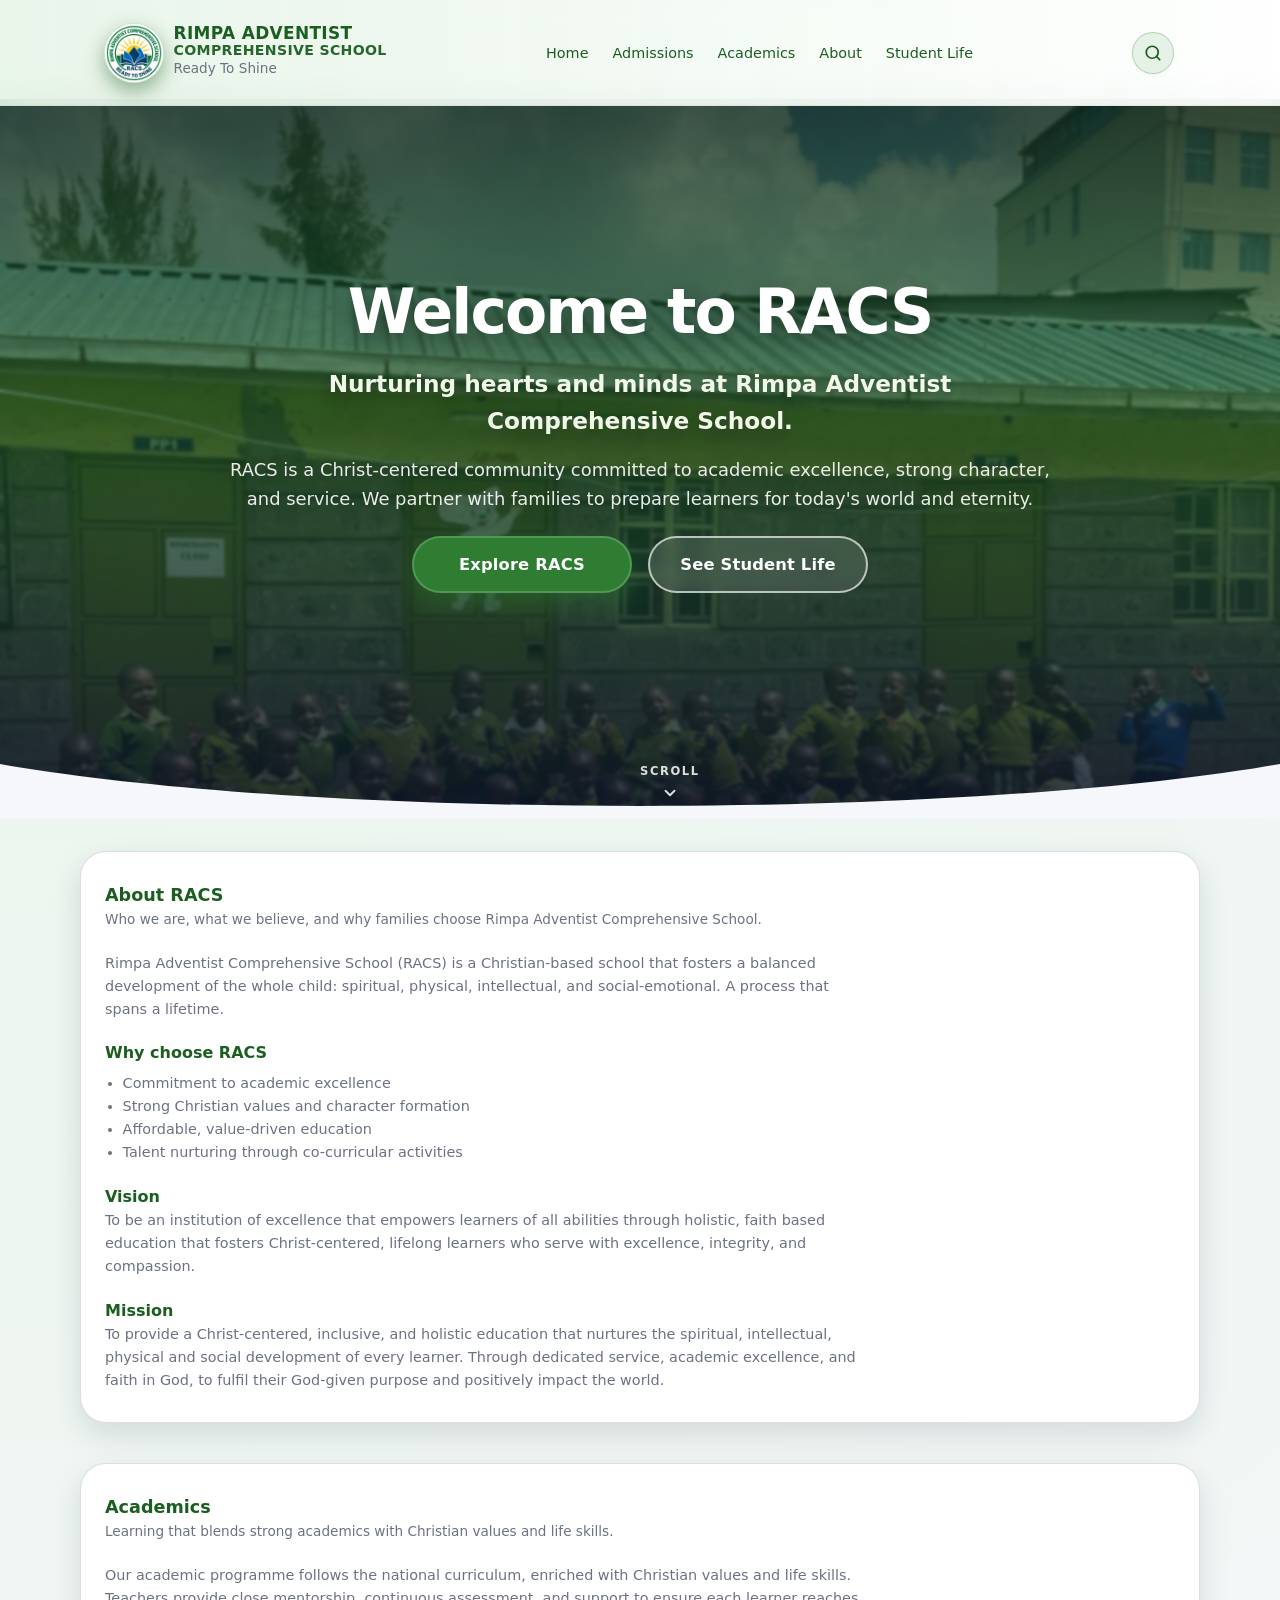
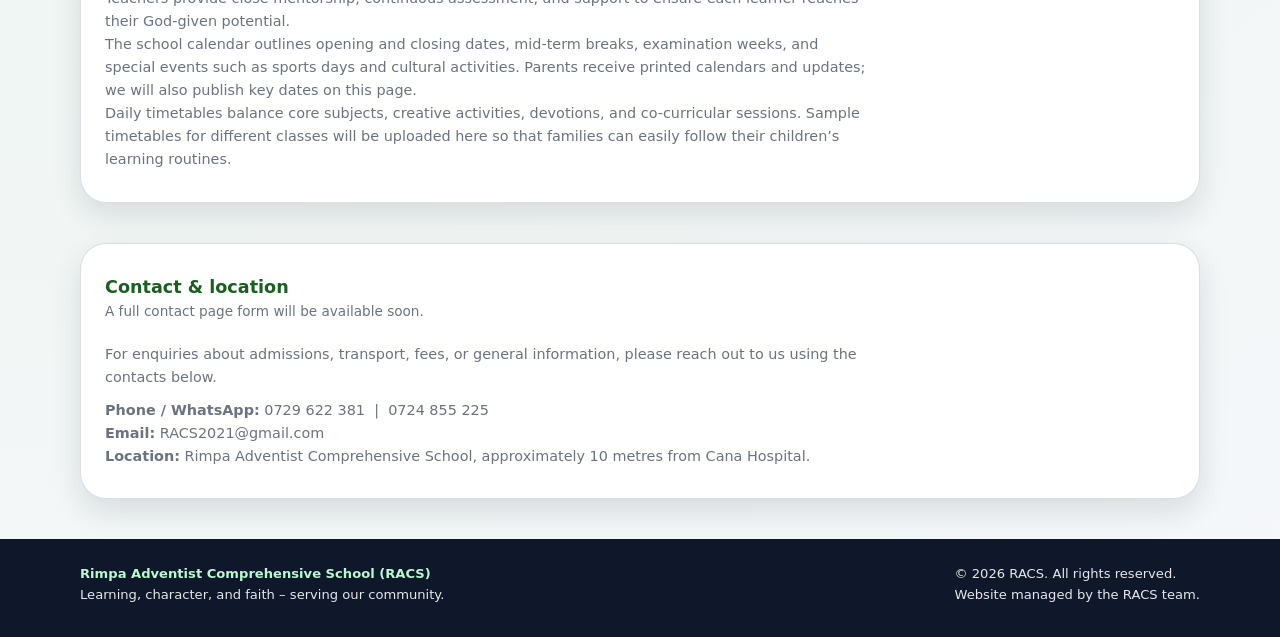
==== commit 7d890893: "Crop admin block photo, replace emojis with clean SVGs, and overhaul site-wide search engine" ====
--- a/index.html
+++ b/index.html
@@ -93,8 +93,8 @@
                     </ul>
                 </div>
                 <div class="nav-controls">
-                    <button type="button" id="nav-search-toggle" class="ql-search-toggle" aria-label="Search">
-                        🔍
+                    <button type="button" id="nav-search-toggle" class="ql-search-toggle" aria-label="Search site (Press Ctrl+K)" title="Search (Ctrl+K)">
+                        <svg width="18" height="18" viewBox="0 0 24 24" fill="none" stroke="currentColor" stroke-width="2.3" stroke-linecap="round" stroke-linejoin="round" aria-hidden="true"><circle cx="11" cy="11" r="8"></circle><line x1="21" y1="21" x2="16.65" y2="16.65"></line></svg>
                     </button>
                     <button class="nav-toggle" id="nav-toggle" type="button" aria-label="Toggle navigation" aria-expanded="false">
                         <span></span>
@@ -109,9 +109,11 @@
         <div class="nav-search-panel" id="nav-search-panel" aria-hidden="true">
             <div class="nav-search-inner">
                 <div class="nav-search-input">
-                    <input id="nav-search-input" type="search" placeholder="Type any keyword to search" aria-label="Search keywords" autocomplete="off">
-                </div>
-                <button type="button" class="nav-search-close" id="nav-search-close" aria-label="Close search">✕</button>
+                    <input id="nav-search-input" type="search" placeholder="Search anything: fees, uniforms, menu, transport, contacts..." aria-label="Search keywords" autocomplete="off">
+                </div>
+                <button type="button" class="nav-search-close" id="nav-search-close" aria-label="Close search" title="Close (Esc)">
+                    <svg width="16" height="16" viewBox="0 0 24 24" fill="none" stroke="currentColor" stroke-width="2.4" stroke-linecap="round" stroke-linejoin="round" aria-hidden="true"><line x1="18" y1="6" x2="6" y2="18"></line><line x1="6" y1="6" x2="18" y2="18"></line></svg>
+                </button>
             </div>
             <div class="nav-search-message" id="nav-search-message" aria-live="polite"></div>
         </div>
@@ -282,7 +284,9 @@
     <!-- Coming Soon Modal -->
     <div class="coming-soon-modal" id="coming-soon-modal" aria-hidden="true">
         <div class="coming-soon-content">
-            <button type="button" class="coming-soon-close" id="coming-soon-close" aria-label="Close modal">✕</button>
+            <button type="button" class="coming-soon-close" id="coming-soon-close" aria-label="Close modal">
+                <svg width="16" height="16" viewBox="0 0 24 24" fill="none" stroke="currentColor" stroke-width="2.4" stroke-linecap="round" stroke-linejoin="round" aria-hidden="true"><line x1="18" y1="6" x2="6" y2="18"></line><line x1="6" y1="6" x2="18" y2="18"></line></svg>
+            </button>
             <h2 class="coming-soon-title">Coming Soon!</h2>
             <p class="coming-soon-text">This section is currently being prepared. Please check back later.</p>
         </div>
--- a/style.css
+++ b/style.css
@@ -164,23 +164,38 @@
     width: 42px;
     height: 42px;
     border-radius: 999px;
-    border: 1px solid rgba(46, 125, 50, 0.25);
-    background: rgba(46, 125, 50, 0.12);
+    border: 1px solid rgba(46, 125, 50, 0.28);
+    background: rgba(46, 125, 50, 0.1);
     color: var(--green-dark);
     cursor: pointer;
     display: inline-flex;
     align-items: center;
     justify-content: center;
-    font-size: 1.1rem;
-    transition: transform 0.12s ease, background 0.12s ease, border-color 0.12s ease;
+    transition: transform 0.16s ease, background 0.16s ease, border-color 0.16s ease, box-shadow 0.16s ease, color 0.16s ease;
+    box-shadow: 0 1px 4px rgba(0, 0, 0, 0.04);
+}
+
+.ql-search-toggle svg {
+    display: block;
+    width: 18px;
+    height: 18px;
+    stroke: currentColor;
+    transition: transform 0.16s ease;
 }
 
 .ql-search-toggle:hover,
 .ql-search-toggle:focus-visible {
-    transform: translateY(-1px);
-    background: rgba(46, 125, 50, 0.18);
-    border-color: rgba(46, 125, 50, 0.4);
+    transform: translateY(-2px) scale(1.05);
+    background: var(--green-dark);
+    color: #ffffff;
+    border-color: var(--green-dark);
+    box-shadow: 0 4px 14px rgba(46, 125, 50, 0.32);
     outline: none;
+}
+
+.ql-search-toggle:hover svg,
+.ql-search-toggle:focus-visible svg {
+    transform: scale(1.1);
 }
 
 /* Search panel (drops down under navbar) */
@@ -190,24 +205,43 @@
     left: 0;
     right: 0;
     z-index: 120;
-    background: rgba(255, 255, 255, 0.96);
-    border-bottom: 1px solid rgba(148, 163, 184, 0.35);
+    background: rgba(255, 255, 255, 0.98);
+    backdrop-filter: blur(18px);
+    -webkit-backdrop-filter: blur(18px);
+    border-bottom: 2px solid rgba(46, 125, 50, 0.22);
+    box-shadow: 0 20px 45px -10px rgba(15, 23, 42, 0.22);
     overflow: hidden;
     max-height: 0;
     opacity: 0;
-    transform: translateY(-8px);
-    transition: max-height 0.22s ease, opacity 0.18s ease, transform 0.22s ease;
+    transform: translateY(-10px);
+    transition: max-height 0.28s cubic-bezier(0.16, 1, 0.3, 1), opacity 0.2s ease, transform 0.28s cubic-bezier(0.16, 1, 0.3, 1);
     pointer-events: none;
 }
 
 .nav-search-panel.is-open {
-    max-height: 170px;
+    max-height: min(85vh, 680px);
     opacity: 1;
     transform: translateY(0);
+    overflow-y: auto;
     pointer-events: auto;
 }
 
-/* Freeze and block all background interactions when search is open. */
+/* Smooth custom scrollbar for search panel */
+.nav-search-panel::-webkit-scrollbar {
+    width: 7px;
+}
+.nav-search-panel::-webkit-scrollbar-track {
+    background: rgba(241, 245, 249, 0.8);
+}
+.nav-search-panel::-webkit-scrollbar-thumb {
+    background: rgba(46, 125, 50, 0.35);
+    border-radius: 999px;
+}
+.nav-search-panel::-webkit-scrollbar-thumb:hover {
+    background: rgba(46, 125, 50, 0.6);
+}
+
+/* Freeze and block background interactions when search is active */
 body.search-open {
     overflow: hidden;
 }
@@ -217,106 +251,301 @@
     position: fixed;
     inset: 0;
     z-index: 119;
-    background: rgba(15, 23, 42, 0.42);
+    background: rgba(15, 23, 42, 0.45);
+    backdrop-filter: blur(2px);
+    -webkit-backdrop-filter: blur(2px);
     pointer-events: auto;
 }
 
 .nav-search-inner {
-    max-width: 1120px;
+    max-width: 980px;
     margin: 0 auto;
-    padding: 1rem 1.5rem;
-    display: flex;
-    align-items: center;
-    gap: 0.75rem;
-}
-
-.nav-search-close {
-    width: 40px;
-    height: 40px;
-    border-radius: 999px;
-    border: 1px solid rgba(148, 163, 184, 0.5);
-    background: rgba(15, 23, 42, 0.04);
-    color: var(--green-dark);
-    cursor: pointer;
-    font-size: 1.1rem;
-    transition: transform 0.12s ease, background 0.12s ease;
-    margin-left: auto;
-}
-
-.nav-search-close:hover {
-    transform: translateY(-1px);
-    background: rgba(15, 23, 42, 0.07);
+    padding: 1.15rem 1.5rem 0.5rem;
+    display: flex;
+    align-items: center;
+    gap: 0.85rem;
 }
 
 .nav-search-input {
     flex: 1;
+    position: relative;
+    display: flex;
+    align-items: center;
 }
 
 .nav-search-input input[type="search"] {
     width: 100%;
-    padding: 0.65rem 1rem;
-    border-radius: 999px;
-    border: 1px solid rgba(148, 163, 184, 0.7);
-    font-size: 0.95rem;
+    padding: 0.75rem 3.8rem 0.75rem 1.35rem;
+    border-radius: 999px;
+    border: 2px solid rgba(148, 163, 184, 0.5);
+    font-size: 1rem;
+    color: #0f172a;
+    background: #f8fafc;
+    transition: all 0.2s ease;
     outline: none;
+    box-shadow: inset 0 1px 3px rgba(0, 0, 0, 0.04);
+}
+
+.nav-search-input input[type="search"]::placeholder {
+    color: #94a3b8;
 }
 
 .nav-search-input input[type="search"]:focus {
-    border-color: rgba(56, 142, 60, 0.9);
-    box-shadow: 0 0 0 1px rgba(56, 142, 60, 0.3);
+    background: #ffffff;
+    border-color: var(--green-main);
+    box-shadow: 0 0 0 4px rgba(46, 125, 50, 0.16);
+}
+
+.nav-search-shortcut-hint {
+    position: absolute;
+    right: 1.1rem;
+    font-size: 0.72rem;
+    font-weight: 700;
+    color: #64748b;
+    background: #e2e8f0;
+    padding: 0.2rem 0.5rem;
+    border-radius: 6px;
+    pointer-events: none;
+    letter-spacing: 0.03em;
+}
+
+.nav-search-close {
+    width: 42px;
+    height: 42px;
+    border-radius: 999px;
+    border: 1px solid rgba(148, 163, 184, 0.4);
+    background: #f1f5f9;
+    color: #475569;
+    cursor: pointer;
+    display: inline-flex;
+    align-items: center;
+    justify-content: center;
+    transition: all 0.16s ease;
+    flex-shrink: 0;
+}
+
+.nav-search-close svg {
+    display: block;
+    width: 16px;
+    height: 16px;
+    stroke: currentColor;
+    transition: transform 0.16s ease;
+}
+
+.nav-search-close:hover {
+    transform: scale(1.06);
+    background: #e2e8f0;
+    color: #0f172a;
 }
 
 .nav-search-message {
-    max-width: 1120px;
+    max-width: 980px;
     margin: 0 auto;
-    padding: 0 1.5rem 1rem;
-    color: var(--text-muted);
+    padding: 0.5rem 1.5rem 1.4rem;
+}
+
+/* Quick Search suggestion chips */
+.nav-search-quick-tags {
+    display: flex;
+    flex-wrap: wrap;
+    align-items: center;
+    gap: 0.45rem;
+    margin-top: 0.35rem;
+    margin-bottom: 0.65rem;
+}
+
+.nav-search-quick-label {
+    font-size: 0.78rem;
+    font-weight: 750;
+    text-transform: uppercase;
+    letter-spacing: 0.05em;
+    color: #64748b;
+    margin-right: 0.2rem;
+}
+
+.nav-search-chip {
+    display: inline-flex;
+    align-items: center;
+    padding: 0.3rem 0.75rem;
+    border-radius: 999px;
+    border: 1px solid rgba(46, 125, 50, 0.22);
+    background: rgba(46, 125, 50, 0.08);
+    color: var(--green-dark);
+    font-size: 0.82rem;
+    font-weight: 600;
+    cursor: pointer;
+    transition: all 0.15s ease;
+    text-decoration: none;
+}
+
+.nav-search-chip:hover {
+    background: var(--green-main);
+    color: #ffffff;
+    border-color: var(--green-main);
+    transform: translateY(-1px);
+    box-shadow: 0 2px 8px rgba(46, 125, 50, 0.2);
+}
+
+/* Results header & count */
+.nav-search-meta {
+    display: flex;
+    justify-content: space-between;
+    align-items: center;
+    margin: 0.5rem 0 0.85rem;
+    padding-bottom: 0.4rem;
+    border-bottom: 1px solid rgba(226, 232, 240, 0.8);
+}
+
+.nav-search-results-count {
+    font-size: 0.88rem;
+    font-weight: 750;
+    color: var(--green-dark);
+    letter-spacing: 0.01em;
+}
+
+.nav-search-results-hint {
+    font-size: 0.76rem;
+    color: #64748b;
+}
+
+/* Result cards grid */
+.nav-search-results-list {
+    display: grid;
+    gap: 0.65rem;
+}
+
+.nav-search-result-card {
+    display: flex;
+    flex-direction: column;
+    gap: 0.35rem;
+    padding: 0.85rem 1.15rem;
+    background: #ffffff;
+    border: 1px solid #e2e8f0;
+    border-radius: 12px;
+    text-decoration: none;
+    color: inherit;
+    transition: all 0.16s ease;
+    box-shadow: 0 2px 5px rgba(0, 0, 0, 0.02);
+    position: relative;
+}
+
+.nav-search-result-card:hover,
+.nav-search-result-card.is-selected {
+    background: #f8fafc;
+    border-color: var(--green-main);
+    transform: translateY(-2px);
+    box-shadow: 0 6px 16px rgba(46, 125, 50, 0.12);
+    outline: none;
+}
+
+.nav-search-card-top {
+    display: flex;
+    align-items: center;
+    justify-content: space-between;
+    gap: 0.75rem;
+}
+
+.nav-search-card-title {
+    font-size: 0.98rem;
+    font-weight: 750;
+    color: var(--green-dark);
+    margin: 0;
+    line-height: 1.35;
+}
+
+.nav-search-result-card:hover .nav-search-card-title {
+    color: var(--green-main);
+}
+
+.nav-search-badge {
+    font-size: 0.68rem;
+    font-weight: 750;
+    text-transform: uppercase;
+    letter-spacing: 0.06em;
+    padding: 0.2rem 0.6rem;
+    border-radius: 999px;
+    white-space: nowrap;
+    flex-shrink: 0;
+}
+
+.badge-admissions {
+    background: #eff6ff;
+    color: #1d4ed8;
+    border: 1px solid #bfdbfe;
+}
+
+.badge-fees {
+    background: #fefce8;
+    color: #854d0e;
+    border: 1px solid #fef08a;
+}
+
+.badge-academics {
+    background: #f0fdf4;
+    color: #15803d;
+    border: 1px solid #bbf7d0;
+}
+
+.badge-life {
+    background: #f0fdfa;
+    color: #0f766e;
+    border: 1px solid #99f6e4;
+}
+
+.badge-gallery {
+    background: #faf5ff;
+    color: #7e22ce;
+    border: 1px solid #e9d5ff;
+}
+
+.badge-general {
+    background: #f8fafc;
+    color: #475569;
+    border: 1px solid #e2e8f0;
+}
+
+.nav-search-card-snippet {
+    font-size: 0.85rem;
+    color: #475569;
+    margin: 0;
+    line-height: 1.45;
+}
+
+.nav-search-card-url {
+    font-size: 0.75rem;
+    color: #94a3b8;
+    margin-top: 0.15rem;
+    display: flex;
+    align-items: center;
+    gap: 0.35rem;
+}
+
+/* Matching highlights */
+mark.search-highlight {
+    background: #fef08a;
+    color: #0f172a;
+    font-weight: 750;
+    padding: 0 2px;
+    border-radius: 2px;
+}
+
+/* Empty state */
+.nav-search-empty-state {
+    text-align: center;
+    padding: 2rem 1rem 1rem;
+}
+
+.nav-search-empty-title {
+    font-size: 1.05rem;
+    font-weight: 750;
+    color: #1e293b;
+    margin-bottom: 0.35rem;
+}
+
+.nav-search-empty-text {
     font-size: 0.9rem;
-}
-
-.nav-search-results-heading {
-    font-weight: 800;
-    text-transform: uppercase;
-    color: var(--green-dark);
-    margin: 0 0 0.7rem;
-    text-align: center;
-    letter-spacing: 0.02em;
-}
-
-.nav-search-results-list {
-    display: flex;
-    flex-direction: column;
-    gap: 0.55rem;
-}
-
-.nav-search-result-link {
-    font-weight: 800;
-    color: var(--green-dark);
-    text-decoration: none;
-    border-bottom: 2px solid rgba(46, 125, 50, 0.35);
-    padding-bottom: 0.1rem;
-}
-
-.nav-search-result-link:hover,
-.nav-search-result-link:focus-visible {
-    color: var(--green-main);
-    border-bottom-color: rgba(46, 125, 50, 0.9);
-    transform: translateY(-1px);
-}
-
-.nav-search-nothing-found {
-    font-weight: 900;
-    text-transform: uppercase;
-    color: var(--green-main);
-    text-align: center;
-    margin-top: 0.2rem;
-    margin-bottom: 0.5rem;
-}
-
-.nav-search-nothing-note {
-    text-align: center;
-    color: var(--text-muted);
-    font-size: 0.92rem;
+    color: #64748b;
+    margin-bottom: 1.25rem;
 }
 
 
@@ -780,7 +1009,7 @@
 
 /* Gallery (About page) */
 .gallery-content {
-    max-width: 52rem;
+    max-width: 1060px;
     margin: 0 auto;
 }
 
@@ -823,47 +1052,85 @@
     }
 }
 
-.gallery-section-actions {
-    margin-top: 0.9rem;
+/* Category Filter Tabs */
+.gallery-filters {
     display: flex;
     justify-content: center;
-}
-
-.gallery-category-title {
-    font-size: 1rem;
+    align-items: center;
+    gap: 0.65rem;
+    flex-wrap: wrap;
+    margin-bottom: 2rem;
+}
+
+.gallery-filter-btn {
+    padding: 0.55rem 1.2rem;
+    border-radius: 999px;
+    font-size: 0.92rem;
+    font-weight: 600;
+    color: var(--text-main);
+    background: #ffffff;
+    border: 1px solid rgba(46, 125, 50, 0.28);
+    cursor: pointer;
+    transition: all 0.22s ease-in-out;
+    box-shadow: 0 2px 8px rgba(0, 0, 0, 0.04);
+    display: inline-flex;
+    align-items: center;
+    gap: 0.45rem;
+}
+
+.gallery-filter-btn:hover {
+    border-color: var(--green-main);
+    background: #f0fdf4;
     color: var(--green-dark);
-    margin-top: 1.5rem;
-    margin-bottom: 0.6rem;
-    text-align: center;
+    transform: translateY(-2px);
+    box-shadow: 0 6px 16px rgba(46, 125, 50, 0.15);
+}
+
+.gallery-filter-btn.is-active {
+    background: var(--green-main);
+    color: #ffffff;
+    border-color: var(--green-main);
+    box-shadow: 0 6px 18px rgba(46, 125, 50, 0.38);
+    transform: translateY(-1px);
+}
+
+.gallery-filter-count {
+    font-size: 0.78rem;
+    padding: 0.15rem 0.45rem;
+    border-radius: 999px;
+    background: rgba(0, 0, 0, 0.07);
+    color: inherit;
+    font-weight: 700;
+}
+
+.gallery-filter-btn.is-active .gallery-filter-count {
+    background: rgba(255, 255, 255, 0.25);
+    color: #ffffff;
+}
+
+/* Responsive Main Gallery Grid */
+.gallery-main-grid {
+    display: grid;
+    grid-template-columns: repeat(auto-fill, minmax(280px, 1fr));
+    gap: 1.25rem;
     width: 100%;
-    display: block;
-}
-
-.gallery-section:first-child .gallery-category-title {
-    margin-top: 0;
-}
-
-.gallery-grid {
-    display: grid;
-    grid-template-columns: repeat(2, minmax(0, 1fr));
-    gap: 0.75rem;
-    justify-content: center;
-    max-width: 720px;
-    margin: 0 auto;
-}
-
-.gallery-grid--single {
-    grid-template-columns: 1fr;
-    max-width: 520px;
 }
 
 .gallery-item {
-    border-radius: 12px;
+    border-radius: 14px;
     overflow: hidden;
     background: #e8f5e9;
     position: relative;
-    height: 300px;
+    height: 250px;
     cursor: pointer;
+    box-shadow: 0 4px 14px rgba(0, 0, 0, 0.06);
+    border: 1px solid rgba(148, 163, 184, 0.22);
+    transition: transform 0.25s cubic-bezier(0.165, 0.84, 0.44, 1), box-shadow 0.25s ease;
+}
+
+.gallery-item:hover {
+    transform: translateY(-5px);
+    box-shadow: 0 16px 32px rgba(15, 23, 42, 0.16);
 }
 
 .gallery-item img {
@@ -871,22 +1138,23 @@
     height: 100%;
     object-fit: cover;
     display: block;
-    transition: transform 0.25s ease;
+    transition: transform 0.45s ease;
     position: relative;
     z-index: 0;
 }
 
 .gallery-item:hover img {
-    transform: scale(1.03);
-}
-
+    transform: scale(1.06);
+}
+
+/* Hover overlay scrim with zoom indicator */
 .gallery-item::after {
     content: '';
     position: absolute;
     inset: 0;
-    background: rgba(15, 23, 42, 0.35);
+    background: rgba(15, 23, 42, 0.25);
     opacity: 0;
-    transition: opacity 0.2s ease;
+    transition: opacity 0.22s ease;
     z-index: 1;
     pointer-events: none;
 }
@@ -894,22 +1162,31 @@
 .gallery-item::before {
     content: '';
     position: absolute;
-    inset: 0;
+    top: 50%;
+    left: 50%;
+    transform: translate(-50%, -50%) scale(0.85);
+    width: 44px;
+    height: 44px;
     background-repeat: no-repeat;
     background-position: center;
-    background-size: 46px 46px;
+    background-size: 26px 26px;
+    border-radius: 50%;
+    background-color: rgba(255, 255, 255, 0.9);
     opacity: 0;
-    transform: scale(0.98);
-    transition: opacity 0.2s ease, transform 0.2s ease;
-    z-index: 1;
+    transition: opacity 0.22s ease, transform 0.22s ease;
+    z-index: 2;
     pointer-events: none;
-    background-image: url("data:image/svg+xml,%3Csvg%20xmlns%3D%27http%3A//www.w3.org/2000/svg%27%20viewBox%3D%270%200%2024%2024%27%3E%3Cpath%20fill%3D%27none%27%20stroke%3D%27%23ffffff%27%20stroke-width%3D%272%27%20d%3D%27M1.5%2012s4.5-8%2010.5-8%2010.5%208%2010.5%208-4.5%208-10.5%208S1.5%2012%201.5%2012z%27/%3E%3Ccircle%20cx%3D%2712%27%20cy%3D%2712%27%20r%3D%273%27%20fill%3D%27none%27%20stroke%3D%27%23ffffff%27%20stroke-width%3D%272%27/%3E%3C/svg%3E");
-}
-
-.gallery-item:hover::after,
+    background-image: url("data:image/svg+xml,%3Csvg%20xmlns%3D%27http%3A//www.w3.org/2000/svg%27%20viewBox%3D%270%200%2024%2024%27%20fill%3D%27none%27%20stroke%3D%27%231b5e20%27%20stroke-width%3D%272.5%27%20stroke-linecap%3D%27round%27%20stroke-linejoin%3D%27round%27%3E%3Ccircle%20cx%3D%2711%27%20cy%3D%2711%27%20r%3D%278%27/%3E%3Cline%20x1%3D%2721%27%20y1%3D%2721%27%20x2%3D%2716.65%27%20y2%3D%2716.65%27/%3E%3Cline%20x1%3D%2711%27%20y1%3D%278%27%20x2%3D%2711%27%20y2%3D%2714%27/%3E%3Cline%20x1%3D%278%27%20y1%3D%2711%27%20x2%3D%2714%27%20y2%3D%2711%27/%3E%3C/svg%3E");
+    box-shadow: 0 4px 14px rgba(0, 0, 0, 0.2);
+}
+
+.gallery-item:hover::after {
+    opacity: 1;
+}
+
 .gallery-item:hover::before {
     opacity: 1;
-    transform: scale(1);
+    transform: translate(-50%, -50%) scale(1);
 }
 
 .gallery-label {
@@ -917,16 +1194,61 @@
     left: 0;
     right: 0;
     bottom: 0;
-    padding: 0.4rem 0.6rem;
-    background: linear-gradient(transparent, rgba(15, 23, 42, 0.88));
-    color: #e5e7eb;
-    font-size: 0.75rem;
+    padding: 1.6rem 0.95rem 0.85rem;
+    background: linear-gradient(to top, rgba(15, 23, 42, 0.94) 0%, rgba(15, 23, 42, 0.45) 68%, transparent 100%);
+    color: #ffffff;
     z-index: 2;
+    display: flex;
+    flex-direction: column;
+    gap: 0.15rem;
+    pointer-events: none;
+}
+
+.gallery-badge {
+    font-size: 0.68rem;
+    text-transform: uppercase;
+    letter-spacing: 0.1em;
+    color: #a5d6a7;
+    font-weight: 700;
+}
+
+.gallery-label-text {
+    font-size: 0.88rem;
+    font-weight: 600;
+    line-height: 1.3;
+    color: #ffffff;
+}
+
+/* Load-more button actions */
+.gallery-section-actions {
+    margin-top: 2rem;
+    display: flex;
+    justify-content: center;
+}
+
+.gallery-load-more {
+    padding: 0.75rem 2rem;
+    font-size: 0.95rem;
+    font-weight: 650;
+    border-radius: 999px;
+    background: #ffffff;
+    border: 2px solid var(--green-main);
+    color: var(--green-main);
+    cursor: pointer;
+    box-shadow: 0 4px 14px rgba(46, 125, 50, 0.12);
+    transition: all 0.22s ease-in-out;
+}
+
+.gallery-load-more:hover {
+    background: var(--green-main);
+    color: #ffffff;
+    transform: translateY(-2px);
+    box-shadow: 0 8px 22px rgba(46, 125, 50, 0.25);
 }
 
 /* Load-more + reveal animations */
 .gallery-item--hidden {
-    display: none;
+    display: none !important;
 }
 
 .gallery-item--revealed {
@@ -936,9 +1258,11 @@
 @keyframes galleryFadeIn {
     from {
         opacity: 0;
+        transform: scale(0.96);
     }
     to {
         opacity: 1;
+        transform: scale(1);
     }
 }
 
@@ -1032,6 +1356,28 @@
 
 .lightbox-next {
     right: 0.8rem;
+}
+
+.lightbox-caption {
+    position: absolute;
+    bottom: 1.25rem;
+    left: 50%;
+    transform: translateX(-50%);
+    color: #ffffff;
+    font-size: 0.95rem;
+    font-weight: 600;
+    background: rgba(15, 23, 42, 0.78);
+    padding: 0.5rem 1.4rem;
+    border-radius: 999px;
+    backdrop-filter: blur(8px);
+    -webkit-backdrop-filter: blur(8px);
+    text-align: center;
+    max-width: 85%;
+    white-space: nowrap;
+    overflow: hidden;
+    text-overflow: ellipsis;
+    box-shadow: 0 8px 24px rgba(0, 0, 0, 0.4);
+    border: 1px solid rgba(255, 255, 255, 0.15);
 }
 
 /* Footer */
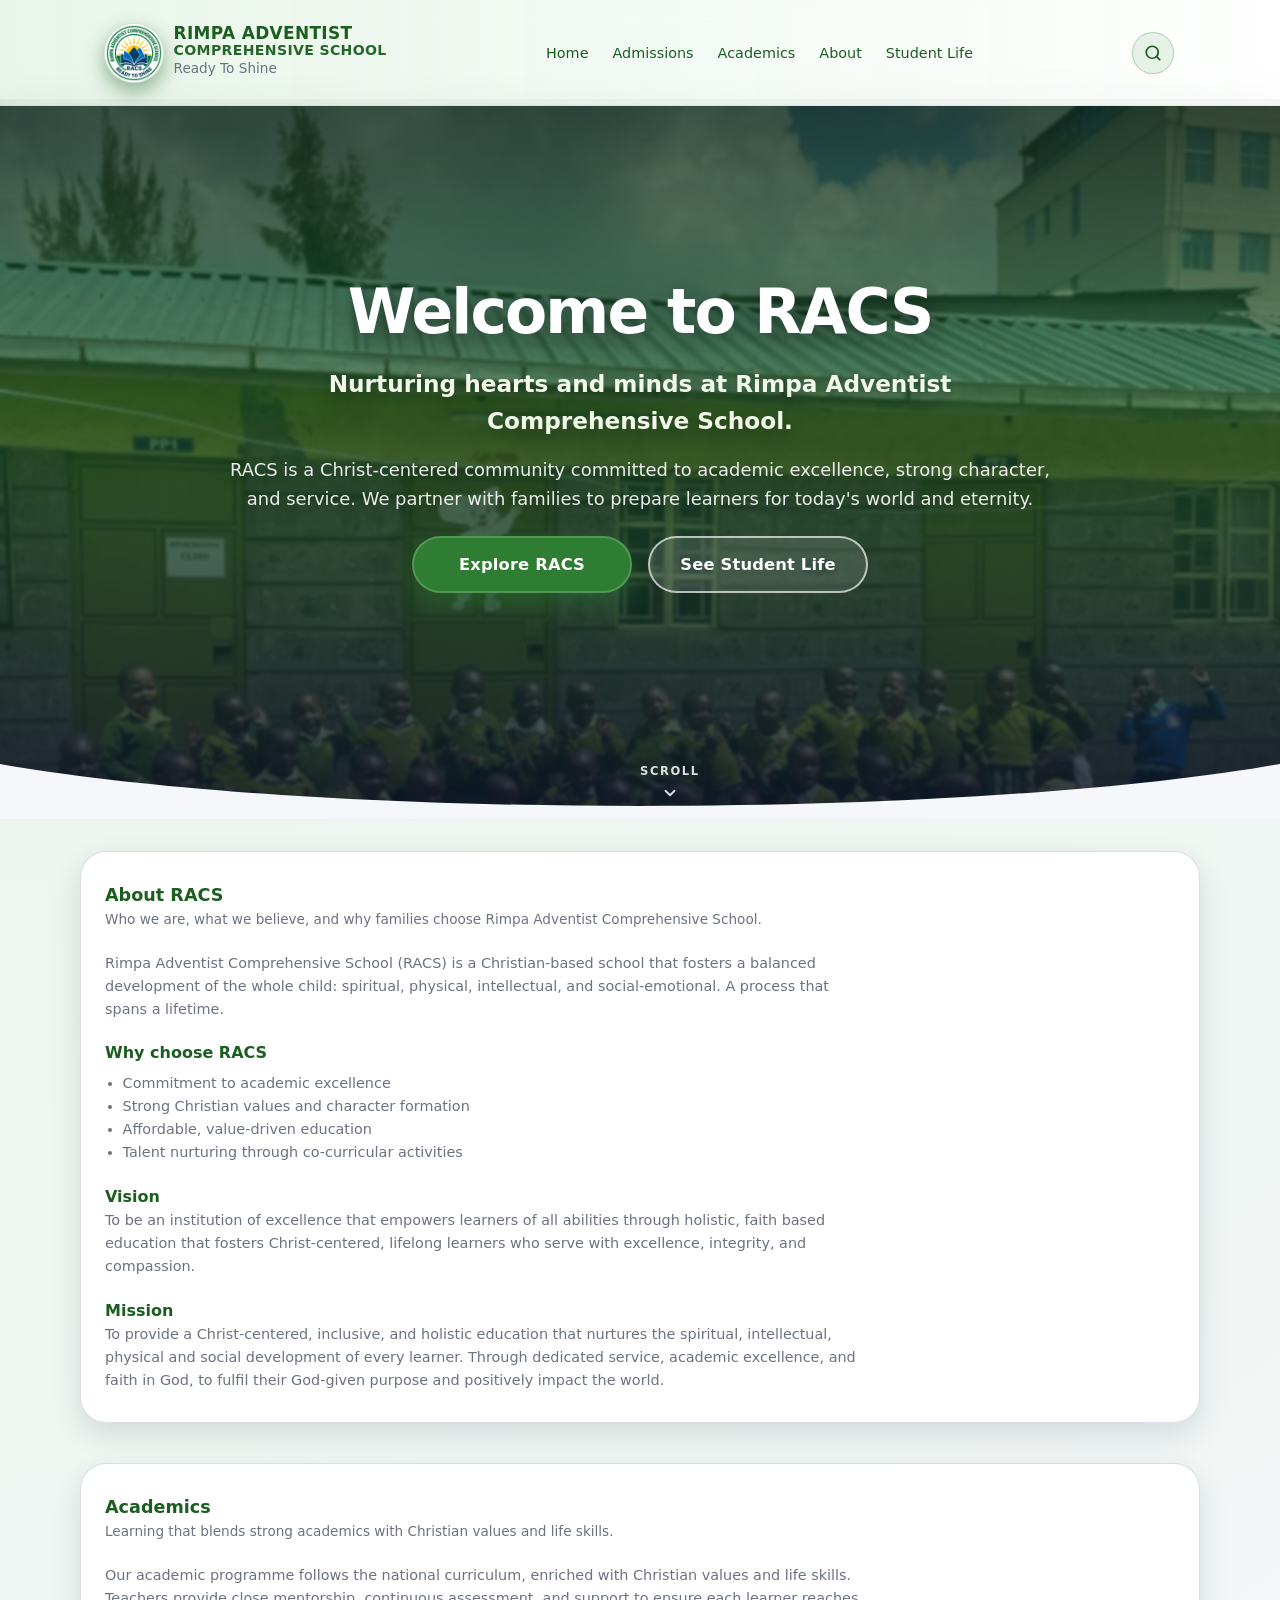
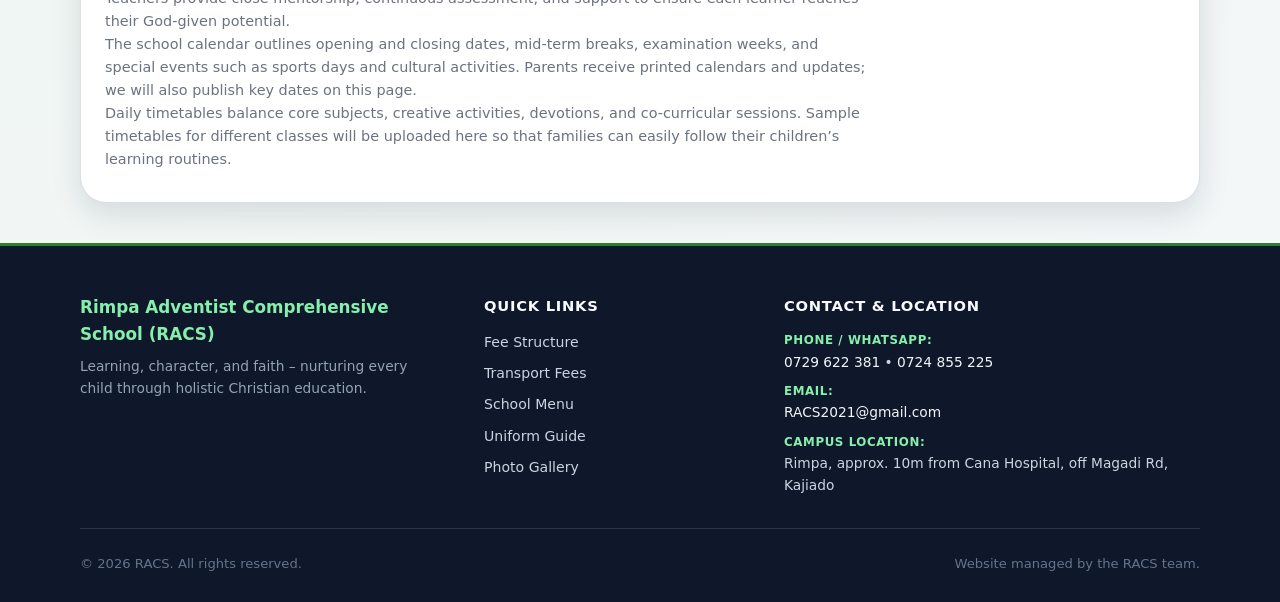
==== commit ce90a130: "Align navbar dropdowns directly under items, move contact info to About page, enrich footer with con" ====
--- a/index.html
+++ b/index.html
@@ -67,12 +67,12 @@
                                 <a href="about.html#gallery">
                                     Gallery
                                 </a>
-                                <a href="index.html#contact">
+                                <a href="about.html#contact">
                                     Contact us
                                 </a>
                             </div>
                         </li>
-                        <li class="ql-item dropdown-right">
+                        <li class="ql-item">
                             <a href="student-life.html" class="ql-link has-dropdown">Student Life</a>
                             <div class="ql-dropdown" role="menu" aria-label="Student life menu">
                                 <a href="student-life.html#school-menu">
@@ -236,43 +236,45 @@
                 </div>
             </section>
 
-            <!-- Contact / footer anchor -->
-            <section id="contact" class="section-shell" aria-labelledby="contact-heading">
-                <div class="section-header">
-                    <div>
-                        <h2 id="contact-heading" class="section-title">Contact & location</h2>
-                        <p class="section-subtitle">
-                            A full contact page form will be available soon.
-                        </p>
-                    </div>
-                </div>
-                <div style="font-size: 0.9rem; color: var(--text-muted); max-width: 48rem;">
-                    <p>
-                        For enquiries about admissions, transport, fees, or general information, please reach out
-                        to us using the contacts below.
-                    </p>
-                    <p style="margin-top: 0.6rem;">
-                        <strong>Phone / WhatsApp:</strong> 0729 622 381 &nbsp;|&nbsp; 0724 855 225
-                    </p>
-                    <p>
-                        <strong>Email:</strong> RACS2021@gmail.com
-                    </p>
-                    <p>
-                        <strong>Location:</strong> Rimpa Adventist Comprehensive School, approximately 10 metres
-                        from Cana Hospital.
-                    </p>
-                </div>
-            </section>
         </main>
 
         <footer>
             <div class="footer-inner">
-                <div class="footer-left">
-                    <p><strong>Rimpa Adventist Comprehensive School (RACS)</strong></p>
-                    <p>Learning, character, and faith – serving our community.</p>
-                </div>
-                <div class="footer-right">
-                    <p>© <span id="year"></span> RACS. All rights reserved.</p>
+                <div class="footer-col footer-col-brand">
+                    <p class="footer-brand-title"><strong>Rimpa Adventist Comprehensive School (RACS)</strong></p>
+                    <p class="footer-tagline">Learning, character, and faith – nurturing every child through holistic Christian education.</p>
+                </div>
+                <div class="footer-col footer-col-links">
+                    <p class="footer-heading">Quick Links</p>
+                    <ul class="footer-nav-list">
+                        <li><a href="admissions.html#fee-structure">Fee Structure</a></li>
+                        <li><a href="student-life.html#transport-fees">Transport Fees</a></li>
+                        <li><a href="student-life.html#school-menu">School Menu</a></li>
+                        <li><a href="student-life.html#uniforms">Uniform Guide</a></li>
+                        <li><a href="about.html#gallery">Photo Gallery</a></li>
+                    </ul>
+                </div>
+                <div class="footer-col footer-col-contact">
+                    <p class="footer-heading">Contact &amp; Location</p>
+                    <ul class="footer-contact-list">
+                        <li>
+                            <span class="footer-contact-label">Phone / WhatsApp:</span>
+                            <a href="tel:+254729622381">0729 622 381</a> &bull; <a href="tel:+254724855225">0724 855 225</a>
+                        </li>
+                        <li>
+                            <span class="footer-contact-label">Email:</span>
+                            <a href="mailto:RACS2021@gmail.com">RACS2021@gmail.com</a>
+                        </li>
+                        <li>
+                            <span class="footer-contact-label">Campus Location:</span>
+                            <span>Rimpa, approx. 10m from Cana Hospital, off Magadi Rd, Kajiado</span>
+                        </li>
+                    </ul>
+                </div>
+            </div>
+            <div class="footer-bottom">
+                <div class="footer-bottom-inner">
+                    <p>&copy; <span id="year"></span> RACS. All rights reserved.</p>
                     <p>Website managed by the RACS team.</p>
                 </div>
             </div>
--- a/style.css
+++ b/style.css
@@ -683,10 +683,6 @@
     padding: 0.15rem 0.15rem;
 }
 
-.ql-item.dropdown-right {
-    position: relative;
-}
-
 .ql-link {
     display: inline-flex;
     align-items: center;
@@ -720,10 +716,14 @@
     z-index: 100;
 }
 
-.ql-item.dropdown-right .ql-dropdown {
-    left: auto;
+/* Invisible hover bridge to prevent hover loss when moving cursor into dropdown */
+.ql-dropdown::before {
+    content: "";
+    position: absolute;
+    top: -12px;
+    left: 0;
     right: 0;
-    transform-origin: top right;
+    height: 12px;
 }
 
 .ql-item:hover .ql-dropdown {
@@ -1382,28 +1382,115 @@
 
 /* Footer */
 footer {
-    padding: 1.5rem 1.5rem 2rem;
+    padding: 3rem 1.5rem 1.75rem;
     background: #0f172a;
-    color: #e5e7eb;
+    color: #cbd5e1;
     margin-top: auto;
+    border-top: 3px solid var(--green-main);
 }
 
 .footer-inner {
     max-width: 1120px;
     margin: 0 auto;
+    display: grid;
+    grid-template-columns: 1.4fr 1fr 1.6fr;
+    gap: 2.5rem;
+    font-size: 0.88rem;
+    padding-bottom: 2rem;
+    border-bottom: 1px solid rgba(148, 163, 184, 0.2);
+}
+
+.footer-col-brand .footer-brand-title {
+    font-size: 1.05rem;
+    color: #ffffff;
+    margin: 0 0 0.5rem;
+}
+
+.footer-col-brand .footer-brand-title strong {
+    color: #86efac;
+}
+
+.footer-tagline {
+    font-size: 0.86rem;
+    color: #94a3b8;
+    line-height: 1.6;
+    margin: 0;
+}
+
+.footer-heading {
+    font-size: 0.92rem;
+    font-weight: 750;
+    text-transform: uppercase;
+    letter-spacing: 0.05em;
+    color: #f8fafc;
+    margin: 0 0 0.85rem;
+}
+
+.footer-nav-list,
+.footer-contact-list {
+    list-style: none;
+    padding: 0;
+    margin: 0;
+    display: flex;
+    flex-direction: column;
+    gap: 0.55rem;
+}
+
+.footer-nav-list a {
+    color: #cbd5e1;
+    text-decoration: none;
+    transition: color 0.15s ease, transform 0.15s ease;
+    display: inline-block;
+}
+
+.footer-nav-list a:hover {
+    color: #86efac;
+    transform: translateX(3px);
+}
+
+.footer-contact-list li {
+    line-height: 1.55;
+    font-size: 0.86rem;
+}
+
+.footer-contact-label {
+    display: block;
+    font-size: 0.74rem;
+    font-weight: 700;
+    text-transform: uppercase;
+    letter-spacing: 0.05em;
+    color: #86efac;
+    margin-bottom: 0.15rem;
+}
+
+.footer-contact-list a {
+    color: #f1f5f9;
+    text-decoration: none;
+    transition: color 0.15s ease;
+}
+
+.footer-contact-list a:hover {
+    color: #86efac;
+    text-decoration: underline;
+}
+
+.footer-bottom {
+    max-width: 1120px;
+    margin: 1.5rem auto 0;
+}
+
+.footer-bottom-inner {
     display: flex;
     flex-wrap: wrap;
     justify-content: space-between;
-    gap: 1rem;
+    align-items: center;
+    gap: 0.75rem;
     font-size: 0.82rem;
-}
-
-.footer-left strong {
-    color: #bbf7d0;
-}
-
-.footer-right a {
-    color: #a5d6a7;
+    color: #64748b;
+}
+
+.footer-bottom-inner p {
+    margin: 0;
 }
 
 
@@ -1661,3 +1748,179 @@
     color: #14532d;
 }
 
+/* ==========================================================================
+   Responsive Breakpoints & Mobile Optimization
+   ========================================================================== */
+@media (max-width: 920px) {
+    .nav {
+        min-height: 80px;
+        padding: 0.75rem 1.25rem;
+    }
+
+    .nav-toggle {
+        display: flex;
+    }
+
+    .nav-links {
+        position: fixed;
+        top: 0;
+        right: 0;
+        bottom: 0;
+        width: min(320px, 84vw);
+        background: #ffffff;
+        flex-direction: column;
+        align-items: stretch;
+        gap: 0;
+        padding: 5.5rem 1.5rem 2.5rem;
+        box-shadow: -12px 0 35px rgba(15, 23, 42, 0.22);
+        transform: translateX(100%);
+        transition: transform 0.3s cubic-bezier(0.16, 1, 0.3, 1);
+        z-index: 100;
+        overflow-y: auto;
+    }
+
+    body.nav-open .nav-links {
+        transform: translateX(0);
+    }
+
+    .ql-nav {
+        flex-direction: column;
+        align-items: stretch;
+        gap: 0.4rem;
+        width: 100%;
+    }
+
+    .ql-item {
+        display: block;
+        width: 100%;
+        padding: 0;
+    }
+
+    .ql-link {
+        display: flex;
+        justify-content: space-between;
+        align-items: center;
+        padding: 0.75rem 0.6rem;
+        font-size: 1.05rem;
+        font-weight: 650;
+        color: var(--green-dark);
+        border-bottom: 1px solid #f1f5f9;
+        width: 100%;
+    }
+
+    .ql-link:hover {
+        background: #f0fdf4;
+        border-radius: 8px;
+    }
+
+    .ql-dropdown {
+        position: static;
+        opacity: 1;
+        pointer-events: auto;
+        transform: none;
+        box-shadow: none;
+        border: none;
+        border-left: 2px solid var(--green-main);
+        border-radius: 0;
+        padding: 0.35rem 0 0.5rem 0.85rem;
+        margin: 0.25rem 0 0.5rem 0.6rem;
+        background: #f8fafc;
+        display: flex;
+        flex-direction: column;
+        gap: 0.35rem;
+    }
+
+    .ql-dropdown::before {
+        display: none;
+    }
+
+    .ql-dropdown a {
+        padding: 0.45rem 0.6rem;
+        font-size: 0.88rem;
+        font-weight: 500;
+    }
+
+    .ql-item:hover .ql-dropdown {
+        transform: none;
+    }
+
+    .nav-search-panel {
+        top: 80px;
+    }
+
+    .footer-inner {
+        grid-template-columns: 1fr;
+        gap: 2rem;
+    }
+}
+
+@media (max-width: 640px) {
+    .brand-mark {
+        width: 48px;
+        height: 48px;
+    }
+
+    .brand-title {
+        font-size: 0.92rem;
+    }
+
+    .brand-title-line-2 {
+        font-size: 0.78rem;
+    }
+
+    .section-shell {
+        border-radius: 18px;
+        padding: 1.35rem 1rem 1.5rem;
+        margin-bottom: 1.75rem;
+    }
+
+    .gallery-filters {
+        gap: 0.45rem;
+        margin-bottom: 1.5rem;
+    }
+
+    .gallery-filter-btn {
+        padding: 0.45rem 0.85rem;
+        font-size: 0.84rem;
+    }
+
+    .gallery-main-grid {
+        grid-template-columns: repeat(auto-fill, minmax(240px, 1fr));
+        gap: 1rem;
+    }
+
+    .home-hero {
+        min-height: clamp(500px, 75vh, 620px);
+        padding: 2.5rem 1rem 4.5rem;
+    }
+
+    .home-hero-actions {
+        flex-direction: column;
+        width: 100%;
+    }
+
+    .home-hero-btn {
+        width: 100%;
+        max-width: 290px;
+    }
+
+    .nav-search-inner {
+        padding: 0.85rem 1rem 0.4rem;
+    }
+
+    .nav-search-input input[type="search"] {
+        padding: 0.65rem 2.8rem 0.65rem 1.1rem;
+        font-size: 0.92rem;
+    }
+
+    .nav-search-shortcut-hint {
+        display: none;
+    }
+
+    .footer-bottom-inner {
+        flex-direction: column;
+        text-align: center;
+        gap: 0.5rem;
+    }
+}
+
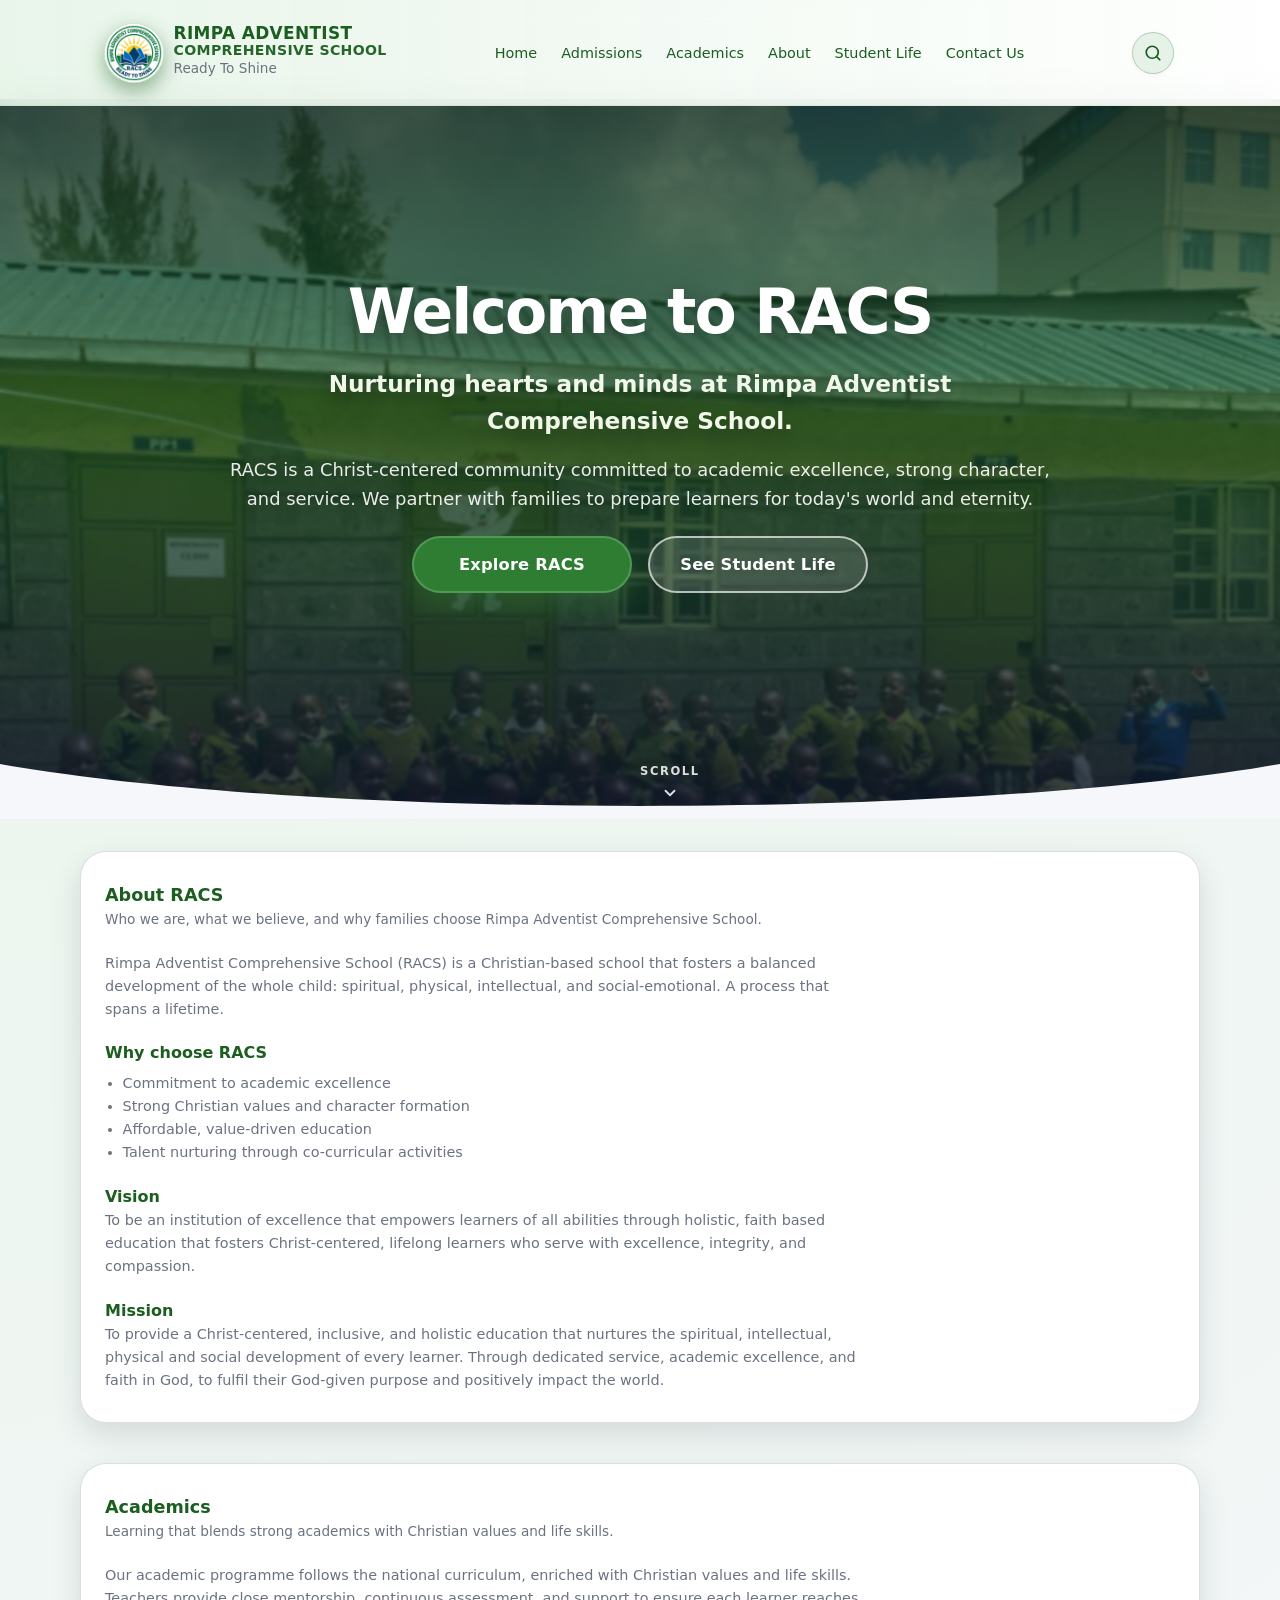
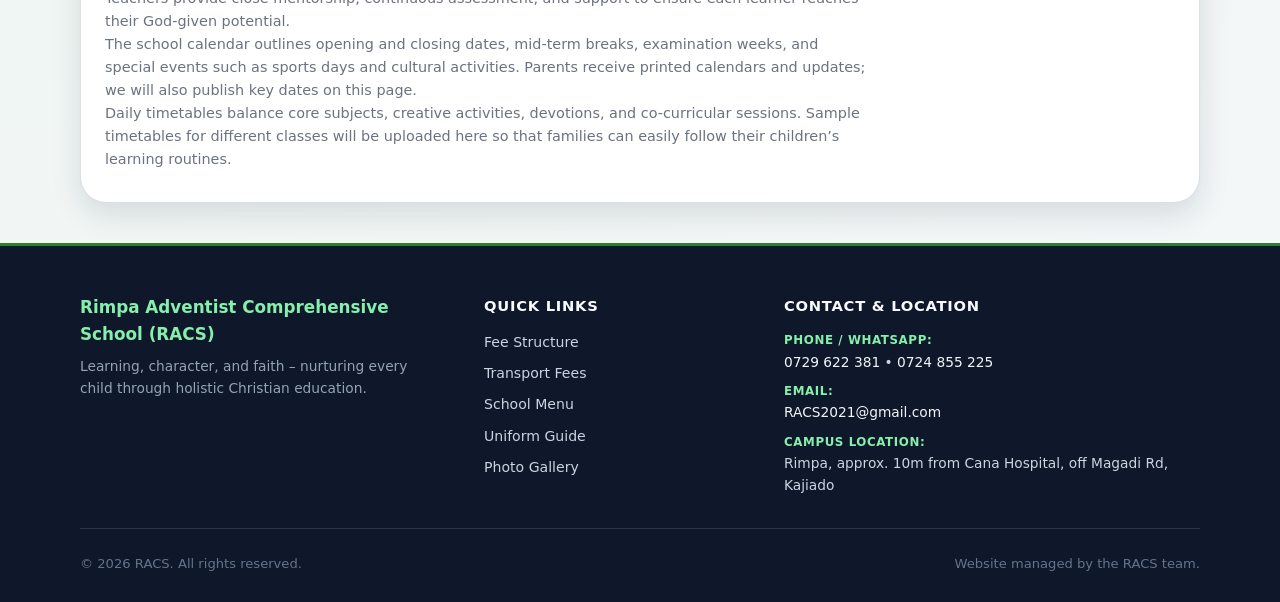
==== commit e5c36d9b: "Create dedicated Contact Us page, remove contact from About section, update navbar across all pages," ====
--- a/index.html
+++ b/index.html
@@ -67,9 +67,6 @@
                                 <a href="about.html#gallery">
                                     Gallery
                                 </a>
-                                <a href="about.html#contact">
-                                    Contact us
-                                </a>
                             </div>
                         </li>
                         <li class="ql-item">
@@ -89,7 +86,9 @@
                                 </a>
                             </div>
                         </li>
-
+                        <li class="ql-item">
+                            <a href="contact.html" class="ql-link">Contact Us</a>
+                        </li>
                     </ul>
                 </div>
                 <div class="nav-controls">
--- a/style.css
+++ b/style.css
@@ -1749,6 +1749,644 @@
 }
 
 /* ==========================================================================
+   Contact Page Styles
+   ========================================================================== */
+.contact-hero-card {
+    position: relative;
+    background: linear-gradient(135deg, rgba(255, 255, 255, 0.95), rgba(240, 253, 244, 0.92));
+    border-radius: 26px;
+    padding: 2.5rem 2rem 2.2rem;
+    margin-bottom: 2.2rem;
+    border: 1px solid rgba(148, 163, 184, 0.35);
+    box-shadow: var(--shadow-soft);
+    overflow: hidden;
+}
+
+.contact-hero-card::before {
+    content: "";
+    position: absolute;
+    top: -60px;
+    right: -60px;
+    width: 220px;
+    height: 220px;
+    background: radial-gradient(circle, rgba(165, 214, 167, 0.35) 0%, rgba(255, 255, 255, 0) 70%);
+    border-radius: 50%;
+    pointer-events: none;
+}
+
+.contact-badge {
+    display: inline-flex;
+    align-items: center;
+    gap: 0.4rem;
+    font-size: 0.78rem;
+    font-weight: 700;
+    text-transform: uppercase;
+    letter-spacing: 0.08em;
+    color: var(--green-dark);
+    background: rgba(46, 125, 50, 0.1);
+    border: 1px solid rgba(46, 125, 50, 0.2);
+    padding: 0.3rem 0.85rem;
+    border-radius: 999px;
+    margin-bottom: 0.85rem;
+}
+
+.contact-hero-title {
+    font-size: clamp(1.8rem, 3.5vw, 2.5rem);
+    font-weight: 800;
+    color: var(--green-dark);
+    line-height: 1.2;
+    margin-bottom: 0.75rem;
+    letter-spacing: -0.01em;
+}
+
+.contact-hero-subtitle {
+    font-size: 1.05rem;
+    color: var(--text-muted);
+    max-width: 48rem;
+    line-height: 1.65;
+    margin-bottom: 1.25rem;
+}
+
+.contact-hero-quick-links {
+    display: flex;
+    flex-wrap: wrap;
+    gap: 0.75rem;
+    margin-top: 1rem;
+}
+
+.contact-quick-pill {
+    display: inline-flex;
+    align-items: center;
+    gap: 0.45rem;
+    font-size: 0.85rem;
+    font-weight: 600;
+    color: var(--green-dark);
+    background: #ffffff;
+    border: 1px solid #cbd5e1;
+    padding: 0.45rem 1rem;
+    border-radius: 999px;
+    transition: all 0.18s ease;
+}
+
+.contact-quick-pill:hover {
+    border-color: var(--green-main);
+    background: #f0fdf4;
+    transform: translateY(-1px);
+}
+
+/* Contact Cards Grid */
+.contact-cards-grid {
+    display: grid;
+    grid-template-columns: repeat(auto-fit, minmax(240px, 1fr));
+    gap: 1.25rem;
+    margin-bottom: 2.2rem;
+}
+
+.contact-card {
+    background: #ffffff;
+    border-radius: 18px;
+    border: 1px solid rgba(148, 163, 184, 0.35);
+    box-shadow: 0 4px 18px rgba(15, 23, 42, 0.05);
+    padding: 1.5rem;
+    display: flex;
+    flex-direction: column;
+    justify-content: space-between;
+    transition: transform 0.22s ease, box-shadow 0.22s ease, border-color 0.22s ease;
+}
+
+.contact-card:hover {
+    transform: translateY(-3px);
+    box-shadow: 0 12px 28px rgba(15, 23, 42, 0.09);
+    border-color: rgba(46, 125, 50, 0.35);
+}
+
+.contact-card-header {
+    display: flex;
+    align-items: center;
+    gap: 0.85rem;
+    margin-bottom: 1rem;
+}
+
+.contact-card-icon {
+    width: 44px;
+    height: 44px;
+    border-radius: 12px;
+    background: #e8f5e9;
+    color: var(--green-dark);
+    display: flex;
+    align-items: center;
+    justify-content: center;
+    flex-shrink: 0;
+}
+
+.contact-card-label {
+    font-size: 0.76rem;
+    font-weight: 750;
+    text-transform: uppercase;
+    letter-spacing: 0.06em;
+    color: #64748b;
+}
+
+.contact-card-heading {
+    font-size: 1.05rem;
+    font-weight: 750;
+    color: var(--green-dark);
+    line-height: 1.3;
+}
+
+.contact-card-body {
+    flex: 1;
+    font-size: 0.92rem;
+    color: var(--text-main);
+    line-height: 1.6;
+    margin-bottom: 1.25rem;
+}
+
+.contact-card-body a {
+    color: var(--green-dark);
+    font-weight: 650;
+    text-decoration: underline;
+    text-decoration-color: rgba(46, 125, 50, 0.3);
+    transition: color 0.15s ease, text-decoration-color 0.15s ease;
+}
+
+.contact-card-body a:hover {
+    color: var(--green-main);
+    text-decoration-color: var(--green-main);
+}
+
+.contact-card-subtext {
+    font-size: 0.82rem;
+    color: var(--text-muted);
+    margin-top: 0.4rem;
+}
+
+.contact-card-btn {
+    display: inline-flex;
+    align-items: center;
+    justify-content: center;
+    gap: 0.45rem;
+    font-size: 0.85rem;
+    font-weight: 650;
+    padding: 0.55rem 1rem;
+    border-radius: 999px;
+    background: #f0fdf4;
+    color: var(--green-dark);
+    border: 1px solid #bbf7d0;
+    text-align: center;
+    width: 100%;
+    transition: all 0.18s ease;
+}
+
+.contact-card-btn:hover {
+    background: var(--green-dark);
+    color: #ffffff;
+    border-color: var(--green-dark);
+}
+
+.contact-card-badge-open {
+    display: inline-flex;
+    align-items: center;
+    gap: 0.4rem;
+    font-size: 0.82rem;
+    font-weight: 700;
+    color: #166534;
+    background: #dcfce7;
+    border: 1px solid #86efac;
+    padding: 0.5rem 0.9rem;
+    border-radius: 999px;
+    width: 100%;
+    justify-content: center;
+}
+
+.status-dot {
+    width: 8px;
+    height: 8px;
+    border-radius: 50%;
+    background: #22c55e;
+    box-shadow: 0 0 0 2px rgba(34, 197, 94, 0.25);
+    animation: statusPulse 2s infinite;
+}
+
+@keyframes statusPulse {
+    0%, 100% { opacity: 1; transform: scale(1); }
+    50% { opacity: 0.6; transform: scale(0.9); }
+}
+
+/* WhatsApp Prominent Banner */
+.whatsapp-cta-card {
+    background: linear-gradient(135deg, #f0fdf4 0%, #e8f5e9 100%);
+    border: 1.5px solid #86efac;
+    border-radius: 20px;
+    padding: 1.5rem 1.75rem;
+    display: flex;
+    align-items: center;
+    justify-content: space-between;
+    gap: 1.5rem;
+    margin-bottom: 2.5rem;
+    box-shadow: 0 6px 20px rgba(37, 211, 102, 0.1);
+}
+
+.whatsapp-cta-info {
+    display: flex;
+    align-items: center;
+    gap: 1rem;
+}
+
+.whatsapp-cta-icon {
+    width: 52px;
+    height: 52px;
+    border-radius: 14px;
+    background: #25D366;
+    color: #ffffff;
+    display: flex;
+    align-items: center;
+    justify-content: center;
+    flex-shrink: 0;
+    box-shadow: 0 4px 12px rgba(37, 211, 102, 0.35);
+}
+
+.whatsapp-cta-title {
+    font-size: 1.15rem;
+    font-weight: 750;
+    color: #14532d;
+    margin-bottom: 0.2rem;
+}
+
+.whatsapp-cta-text {
+    font-size: 0.9rem;
+    color: #374151;
+    max-width: 38rem;
+    line-height: 1.5;
+}
+
+.whatsapp-btn {
+    display: inline-flex;
+    align-items: center;
+    gap: 0.55rem;
+    background: #25D366;
+    color: #ffffff;
+    font-size: 0.95rem;
+    font-weight: 750;
+    padding: 0.75rem 1.6rem;
+    border-radius: 999px;
+    border: none;
+    box-shadow: 0 4px 14px rgba(37, 211, 102, 0.32);
+    white-space: nowrap;
+    transition: background 0.18s ease, transform 0.18s ease, box-shadow 0.18s ease;
+}
+
+.whatsapp-btn:hover {
+    background: #20ba59;
+    transform: translateY(-2px);
+    box-shadow: 0 6px 20px rgba(37, 211, 102, 0.42);
+    color: #ffffff;
+}
+
+/* Form Styles */
+.contact-form-shell {
+    background: #ffffff;
+    border-radius: 22px;
+    padding: 2.2rem 2rem;
+    border: 1px solid rgba(148, 163, 184, 0.35);
+    box-shadow: var(--shadow-soft);
+    margin-bottom: 2.5rem;
+}
+
+.form-grid {
+    display: grid;
+    grid-template-columns: repeat(2, 1fr);
+    gap: 1.25rem 1.5rem;
+    margin-bottom: 1.5rem;
+}
+
+.form-group {
+    display: flex;
+    flex-direction: column;
+}
+
+.form-group-full {
+    grid-column: 1 / -1;
+}
+
+.form-label {
+    font-size: 0.88rem;
+    font-weight: 650;
+    color: var(--green-dark);
+    margin-bottom: 0.45rem;
+    display: flex;
+    align-items: center;
+    justify-content: space-between;
+}
+
+.required-mark {
+    color: #dc2626;
+    font-weight: 800;
+}
+
+.form-control {
+    width: 100%;
+    padding: 0.78rem 1rem;
+    border-radius: 12px;
+    border: 1.5px solid #cbd5e1;
+    font-size: 0.94rem;
+    font-family: inherit;
+    color: var(--text-main);
+    background: #f8fafc;
+    transition: border-color 0.18s ease, box-shadow 0.18s ease, background 0.18s ease;
+}
+
+.form-control:focus {
+    outline: none;
+    border-color: var(--green-main);
+    background: #ffffff;
+    box-shadow: 0 0 0 3px rgba(46, 125, 50, 0.18);
+}
+
+.form-control.is-invalid {
+    border-color: #ef4444;
+    background: #fff8f8;
+}
+
+.form-control.is-invalid:focus {
+    box-shadow: 0 0 0 3px rgba(239, 68, 68, 0.18);
+}
+
+.form-error {
+    font-size: 0.8rem;
+    color: #dc2626;
+    margin-top: 0.3rem;
+    display: none;
+    font-weight: 500;
+}
+
+.form-control.is-invalid + .form-error {
+    display: block;
+}
+
+textarea.form-control {
+    resize: vertical;
+    min-height: 120px;
+}
+
+.form-actions {
+    display: flex;
+    align-items: center;
+    justify-content: space-between;
+    flex-wrap: wrap;
+    gap: 1rem;
+    margin-top: 1rem;
+}
+
+.contact-submit-btn {
+    display: inline-flex;
+    align-items: center;
+    justify-content: center;
+    gap: 0.6rem;
+    background: var(--green-dark);
+    color: #ffffff;
+    font-size: 0.95rem;
+    font-weight: 750;
+    padding: 0.85rem 2.2rem;
+    border-radius: 999px;
+    border: none;
+    cursor: pointer;
+    box-shadow: 0 4px 14px rgba(27, 94, 32, 0.25);
+    transition: background 0.18s ease, transform 0.15s ease, box-shadow 0.18s ease;
+}
+
+.contact-submit-btn:hover:not(:disabled) {
+    background: var(--green-main);
+    transform: translateY(-1px);
+    box-shadow: 0 6px 18px rgba(27, 94, 32, 0.35);
+}
+
+.contact-submit-btn:disabled {
+    opacity: 0.65;
+    cursor: not-allowed;
+    transform: none;
+}
+
+.submit-btn-spinner {
+    display: none;
+    width: 16px;
+    height: 16px;
+    border: 2px solid rgba(255, 255, 255, 0.4);
+    border-top-color: #ffffff;
+    border-radius: 50%;
+    animation: btnSpin 0.7s linear infinite;
+}
+
+@keyframes btnSpin {
+    to { transform: rotate(360deg); }
+}
+
+.form-privacy-note {
+    font-size: 0.82rem;
+    color: var(--text-muted);
+}
+
+.form-status-alert {
+    display: none;
+    padding: 1rem 1.25rem;
+    border-radius: 12px;
+    font-size: 0.92rem;
+    line-height: 1.55;
+    margin-bottom: 1.5rem;
+}
+
+.form-status-alert.is-success {
+    display: block;
+    background: #ecfdf5;
+    border: 1px solid #6ee7b7;
+    color: #065f46;
+}
+
+.form-status-alert.is-info {
+    display: block;
+    background: #f0fdf4;
+    border: 1px solid #86efac;
+    color: #166534;
+}
+
+.form-status-alert.is-error {
+    display: block;
+    background: #fef2f2;
+    border: 1px solid #fca5a5;
+    color: #991b1b;
+}
+
+/* Admissions CTA Banner */
+.admissions-cta-banner {
+    background: linear-gradient(135deg, #1b5e20 0%, #2e7d32 100%);
+    border-radius: 22px;
+    padding: 2.2rem 2rem;
+    color: #ffffff;
+    margin-bottom: 2.5rem;
+    box-shadow: 0 10px 28px rgba(27, 94, 32, 0.28);
+    position: relative;
+    overflow: hidden;
+}
+
+.admissions-cta-banner::after {
+    content: "";
+    position: absolute;
+    bottom: -40px;
+    right: -40px;
+    width: 200px;
+    height: 200px;
+    background: radial-gradient(circle, rgba(253, 216, 53, 0.25) 0%, rgba(253, 216, 53, 0) 70%);
+    border-radius: 50%;
+    pointer-events: none;
+}
+
+.admissions-cta-content {
+    max-width: 48rem;
+    position: relative;
+    z-index: 1;
+}
+
+.admissions-cta-badge {
+    display: inline-block;
+    font-size: 0.76rem;
+    font-weight: 750;
+    letter-spacing: 0.08em;
+    text-transform: uppercase;
+    color: #1b5e20;
+    background: var(--accent-gold);
+    padding: 0.25rem 0.75rem;
+    border-radius: 999px;
+    margin-bottom: 0.85rem;
+}
+
+.admissions-cta-title {
+    font-size: clamp(1.4rem, 2.5vw, 1.85rem);
+    font-weight: 800;
+    color: #ffffff;
+    margin-bottom: 0.5rem;
+}
+
+.admissions-cta-text {
+    font-size: 0.96rem;
+    color: rgba(255, 255, 255, 0.92);
+    line-height: 1.6;
+    margin-bottom: 1.4rem;
+}
+
+.admissions-cta-actions {
+    display: flex;
+    flex-wrap: wrap;
+    gap: 0.85rem;
+}
+
+.btn-cta-gold {
+    display: inline-flex;
+    align-items: center;
+    gap: 0.45rem;
+    background: var(--accent-gold);
+    color: #1f2933;
+    font-weight: 750;
+    font-size: 0.92rem;
+    padding: 0.75rem 1.6rem;
+    border-radius: 999px;
+    box-shadow: 0 4px 12px rgba(0, 0, 0, 0.15);
+    transition: background 0.18s ease, transform 0.15s ease;
+}
+
+.btn-cta-gold:hover {
+    background: #fbc02d;
+    transform: translateY(-2px);
+}
+
+.btn-cta-outline {
+    display: inline-flex;
+    align-items: center;
+    gap: 0.45rem;
+    background: transparent;
+    color: #ffffff;
+    font-weight: 650;
+    font-size: 0.92rem;
+    padding: 0.75rem 1.4rem;
+    border-radius: 999px;
+    border: 1.5px solid rgba(255, 255, 255, 0.6);
+    transition: all 0.18s ease;
+}
+
+.btn-cta-outline:hover {
+    background: rgba(255, 255, 255, 0.15);
+    border-color: #ffffff;
+}
+
+/* FAQ Accordion */
+.faq-accordion {
+    display: flex;
+    flex-direction: column;
+    gap: 0.85rem;
+}
+
+.faq-item {
+    background: #ffffff;
+    border-radius: 14px;
+    border: 1px solid rgba(148, 163, 184, 0.35);
+    overflow: hidden;
+    transition: border-color 0.18s ease, box-shadow 0.18s ease;
+}
+
+.faq-item:hover {
+    border-color: rgba(46, 125, 50, 0.4);
+}
+
+.faq-item[open] {
+    border-color: var(--green-main);
+    box-shadow: 0 4px 16px rgba(46, 125, 50, 0.08);
+}
+
+.faq-summary {
+    list-style: none;
+    padding: 1.15rem 1.35rem;
+    font-weight: 700;
+    font-size: 0.98rem;
+    color: var(--green-dark);
+    display: flex;
+    align-items: center;
+    justify-content: space-between;
+    gap: 1rem;
+    cursor: pointer;
+    user-select: none;
+}
+
+.faq-summary::-webkit-details-marker {
+    display: none;
+}
+
+.faq-chevron {
+    width: 20px;
+    height: 20px;
+    flex-shrink: 0;
+    transition: transform 0.22s ease;
+    color: var(--green-main);
+}
+
+.faq-item[open] .faq-chevron {
+    transform: rotate(180deg);
+}
+
+.faq-content {
+    padding: 0 1.35rem 1.25rem;
+    font-size: 0.92rem;
+    color: var(--text-main);
+    line-height: 1.65;
+    border-top: 1px solid #f1f5f9;
+    padding-top: 0.85rem;
+}
+
+.faq-content a {
+    color: var(--green-main);
+    font-weight: 650;
+    text-decoration: underline;
+}
+
+/* ==========================================================================
    Responsive Breakpoints & Mobile Optimization
    ========================================================================== */
 @media (max-width: 920px) {
@@ -1848,6 +2486,27 @@
         top: 80px;
     }
 
+    .whatsapp-cta-card {
+        flex-direction: column;
+        align-items: flex-start;
+        padding: 1.35rem 1.25rem;
+    }
+
+    .whatsapp-cta-info {
+        flex-direction: column;
+        align-items: flex-start;
+        gap: 0.75rem;
+    }
+
+    .whatsapp-btn {
+        width: 100%;
+        justify-content: center;
+    }
+
+    .form-grid {
+        grid-template-columns: 1fr;
+    }
+
     .footer-inner {
         grid-template-columns: 1fr;
         gap: 2rem;
@@ -1868,6 +2527,44 @@
         font-size: 0.78rem;
     }
 
+    .contact-hero-card {
+        padding: 1.5rem 1.1rem;
+        margin-bottom: 1.5rem;
+    }
+
+    .contact-cards-grid {
+        grid-template-columns: 1fr;
+        gap: 1rem;
+    }
+
+    .contact-form-shell {
+        padding: 1.4rem 1.1rem;
+    }
+
+    .form-actions {
+        flex-direction: column;
+        align-items: stretch;
+    }
+
+    .contact-submit-btn {
+        width: 100%;
+    }
+
+    .admissions-cta-banner {
+        padding: 1.5rem 1.1rem;
+    }
+
+    .admissions-cta-actions {
+        flex-direction: column;
+        width: 100%;
+    }
+
+    .btn-cta-gold,
+    .btn-cta-outline {
+        width: 100%;
+        justify-content: center;
+    }
+
     .section-shell {
         border-radius: 18px;
         padding: 1.35rem 1rem 1.5rem;
